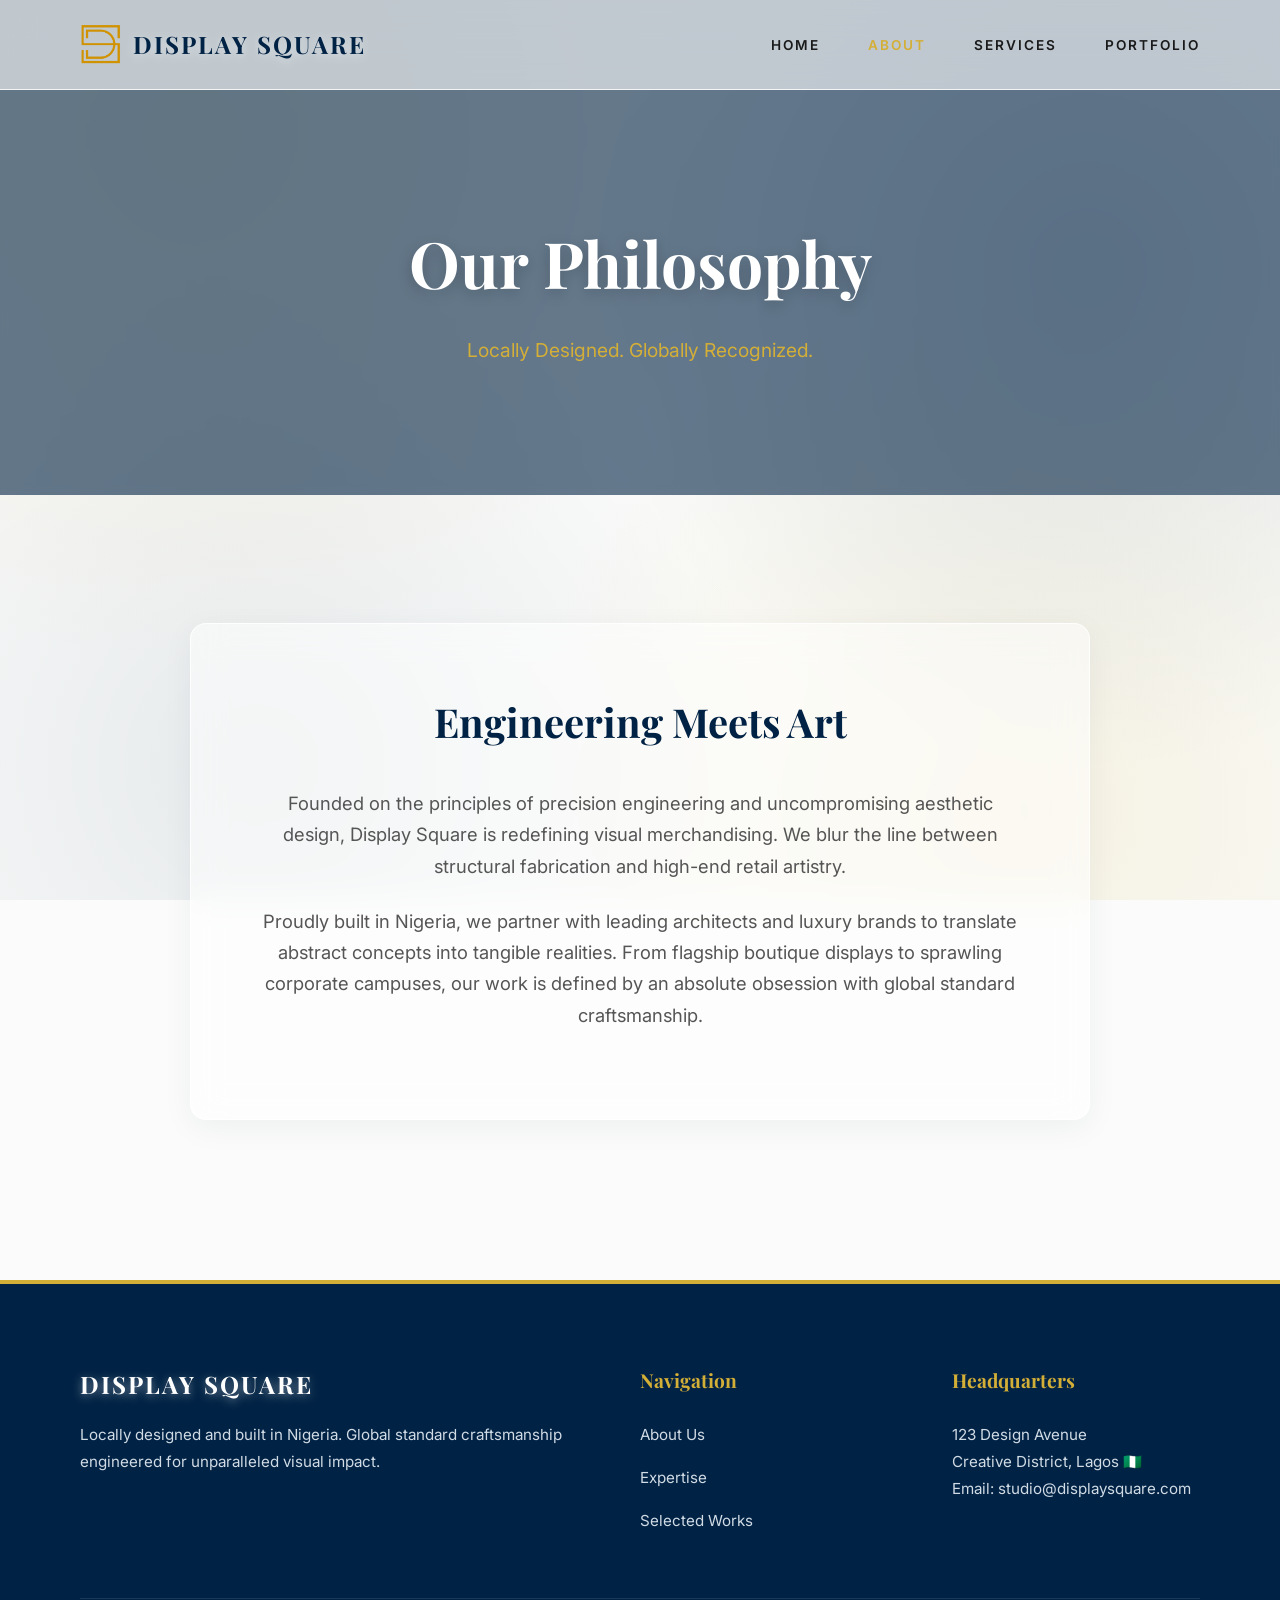
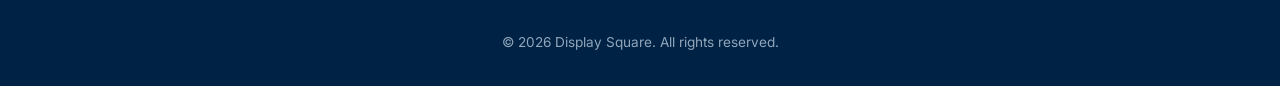
==== about.html @ 11e24c4c "Add files via upload" ====
<!DOCTYPE html>
<html lang="en">
<head>
    <meta charset="UTF-8">
    <meta name="viewport" content="width=device-width, initial-scale=1.0">
    <title>About | Display Square</title>
    <link rel="stylesheet" href="style.css">
</head>
<body>

    <header class="navbar">
        <a href="index.html" class="brand-container">
            <img src="/Images/DISPLAY SQUARE LOGO 4 (1)3.png" alt="Display Square Logo" class="custom-logo">
            <div class="logo">DISPLAY SQUARE</div>
        </a>
        
        <div class="menu-toggle" id="mobile-menu">
            <span class="bar"></span>
            <span class="bar"></span>
            <span class="bar"></span>
        </div>

        <nav>
            <ul class="nav-links">
                <li><a href="index.html">Home</a></li>
                <li><a href="about.html" class="active-link">About</a></li>
                <li><a href="services.html">Services</a></li>
                <li><a href="portfolio.html">Portfolio</a></li>
            </ul>
        </nav>
    </header>

    <section class="page-header" style="background-image: url('https://images.unsplash.com/photo-1497366811353-6870744d04b2?ixlib=rb-4.0.3&auto=format&fit=crop&w=1920&q=80');">
        <div class="header-content reveal">
            <h1>Our Philosophy</h1>
            <p>Locally Designed. Globally Recognized.</p>
        </div>
    </section>

    <section class="about-content reveal">
        <div class="about-text">
            <h2>Engineering Meets Art</h2>
            <p>Founded on the principles of precision engineering and uncompromising aesthetic design, Display Square is redefining visual merchandising. We blur the line between structural fabrication and high-end retail artistry.</p>
            <p>Proudly built in Nigeria, we partner with leading architects and luxury brands to translate abstract concepts into tangible realities. From flagship boutique displays to sprawling corporate campuses, our work is defined by an absolute obsession with global standard craftsmanship.</p>
        </div>
    </section>

    <footer>
        <div class="footer-container reveal">
            <div class="footer-col">
                <div class="brand-container" style="margin-bottom: 1rem;">
                    <div class="logo" style="color: #ffffff;">DISPLAY SQUARE</div>
                </div>
                <p>Locally designed and built in Nigeria. Global standard craftsmanship engineered for unparalleled visual impact.</p>
            </div>
            <div class="footer-col">
                <h4>Navigation</h4>
                <ul>
                    <li><a href="about.html">About Us</a></li>
                    <li><a href="services.html">Expertise</a></li>
                    <li><a href="portfolio.html">Selected Works</a></li>
                </ul>
            </div>
            <div class="footer-col">
                <h4>Headquarters</h4>
                <p>123 Design Avenue<br>Creative District, Lagos 🇳🇬</p>
                <p>Email: studio@displaysquare.com</p>
            </div>
        </div>
        <div class="footer-bottom">
            <p>&copy; 2026 Display Square. All rights reserved.</p>
        </div>
    </footer>

    <script src="script.js"></script>
</body>
</html>
---- style.css ----
/* --- Global Variables & Reset --- */
@import url('https://fonts.googleapis.com/css2?family=Inter:wght@300;400;600&family=Playfair+Display:ital,wght@0,400;0,600;1,400&display=swap');

:root {
    --text-dark: #1a1a1a;
    --text-muted: #555555;
    --accent-blue: #002244;
    --accent-gold: #d4af37;
    
    --glass-bg: rgba(255, 255, 255, 0.5);
    --glass-border: rgba(255, 255, 255, 0.8);
    --glass-shadow: 0 8px 32px 0 rgba(0, 34, 68, 0.05);
    --glass-blur: blur(16px);
    
    --font-primary: 'Inter', sans-serif;
    --font-display: 'Playfair Display', serif;
    --transition-speed: 0.8s;
}

* {
    margin: 0;
    padding: 0;
    box-sizing: border-box;
}

body {
    font-family: var(--font-primary);
    color: var(--text-dark);
    line-height: 1.7;
    overflow-x: hidden;
    background-color: #fafbfa; 
    background-image: 
        radial-gradient(circle at 15% 15%, rgba(212, 175, 55, 0.12) 0%, transparent 40%),
        radial-gradient(circle at 85% 30%, rgba(0, 34, 68, 0.1) 0%, transparent 40%),
        radial-gradient(circle at 20% 85%, rgba(0, 34, 68, 0.08) 0%, transparent 40%),
        radial-gradient(circle at 80% 90%, rgba(212, 175, 55, 0.12) 0%, transparent 40%);
    background-attachment: fixed;
}

/* --- Ultra-Glass Navigation --- */
.navbar {
    position: fixed;
    top: 0;
    width: 100%;
    padding: 1.5rem 5rem;
    display: flex;
    justify-content: space-between;
    align-items: center;
    background: rgba(255, 255, 255, 0.6);
    backdrop-filter: var(--glass-blur);
    -webkit-backdrop-filter: var(--glass-blur);
    z-index: 1000;
    border-bottom: 1px solid var(--glass-border);
    transition: all 0.4s ease;
}

/* --- Brand & Custom Logo --- */
.brand-container {
    display: flex;
    align-items: center;
    gap: 12px;
    text-decoration: none;
    transition: transform 0.3s ease;
}

.brand-container:hover {
    transform: scale(1.02);
}

.custom-logo {
    height: 40px; 
    width: auto;
    display: block;
    /* If the image breaks, this adds a subtle background so it isn't ugly */
    background-color: transparent;
}

.logo {
    font-family: var(--font-display);
    font-size: 1.5rem;
    font-weight: 700;
    letter-spacing: 2px;
    color: var(--accent-blue);
    text-transform: uppercase;
    text-shadow: 0 2px 10px rgba(255, 255, 255, 0.5);
}

/* --- Nav Links --- */
.nav-links {
    list-style: none;
    display: flex;
    gap: 3rem;
}

.nav-links a {
    color: var(--text-dark);
    text-decoration: none;
    font-size: 0.85rem;
    text-transform: uppercase;
    letter-spacing: 2px;
    font-weight: 600;
    transition: color 0.3s ease;
}

.nav-links a:hover, .nav-links a.active-link {
    color: var(--accent-gold);
}

/* --- Mobile Menu Toggle (Hidden by default) --- */
.menu-toggle {
    display: none;
    flex-direction: column;
    cursor: pointer;
    z-index: 1005; 
}

.menu-toggle .bar {
    width: 28px;
    height: 3px;
    margin: 4px auto;
    background-color: var(--accent-blue);
    transition: all 0.4s ease;
    border-radius: 2px;
}

/* --- Hero Carousel --- */
.hero-carousel { position: relative; height: 100vh; width: 100%; overflow: hidden; }
.carousel-container { height: 100%; width: 100%; }

.slide {
    position: absolute; top: 0; left: 0; width: 100%; height: 100%;
    background-size: cover; background-position: center;
    opacity: 0; transition: opacity var(--transition-speed) ease-in-out, transform 4s ease;
    display: flex; align-items: center; justify-content: center; transform: scale(1.05);
}

.slide::before {
    content: ''; position: absolute; top: 0; left: 0; width: 100%; height: 100%;
    background: linear-gradient(to right, rgba(0, 34, 68, 0.7) 0%, rgba(0, 34, 68, 0.2) 100%);
}

.slide.active { opacity: 1; z-index: 1; transform: scale(1); }

.slide-content {
    position: relative; z-index: 2; text-align: center; max-width: 800px; padding: 0 2rem;
    transform: translateY(30px); opacity: 0; transition: all 1s ease-in-out 0.4s;
}

.slide.active .slide-content { transform: translateY(0); opacity: 1; }

.eyebrow {
    display: block; font-size: 0.85rem; letter-spacing: 4px; color: var(--accent-gold);
    text-transform: uppercase; margin-bottom: 1rem; font-weight: 600;
}

.slide-content h1 { font-family: var(--font-display); font-size: 4.5rem; margin-bottom: 1.5rem; line-height: 1.1; color: #ffffff; text-shadow: 0 4px 15px rgba(0,0,0,0.2); }
.slide-content p { font-size: 1.1rem; color: #f0f0f0; margin-bottom: 2.5rem; font-weight: 300; }

.btn {
    display: inline-block; padding: 1rem 3rem; border: 2px solid var(--accent-gold);
    color: #ffffff; background-color: rgba(212, 175, 55, 0.8); backdrop-filter: blur(5px); -webkit-backdrop-filter: blur(5px);
    text-decoration: none; text-transform: uppercase; letter-spacing: 2px; font-size: 0.85rem; font-weight: 600; transition: all 0.4s ease;
    border-radius: 30px; 
}

.btn:hover { background: rgba(255, 255, 255, 0.1); color: var(--accent-gold); }

/* Carousel Controls */
.prev-btn, .next-btn {
    position: absolute; top: 50%; transform: translateY(-50%); background: var(--glass-bg); backdrop-filter: var(--glass-blur); -webkit-backdrop-filter: var(--glass-blur); border: 1px solid var(--glass-border);
    color: var(--accent-blue); font-size: 1.5rem; cursor: pointer; z-index: 10; padding: 1.2rem; transition: all 0.3s ease; border-radius: 50%;
}
.prev-btn:hover, .next-btn:hover { background: var(--accent-gold); color: white; border-color: var(--accent-gold); }
.prev-btn { left: 2rem; } .next-btn { right: 2rem; }

.carousel-dots { position: absolute; bottom: 3rem; left: 50%; transform: translateX(-50%); display: flex; gap: 1.2rem; z-index: 10; }
.dot { width: 10px; height: 10px; background: rgba(255,255,255,0.4); border-radius: 50%; cursor: pointer; transition: background 0.3s ease, transform 0.3s ease; backdrop-filter: blur(4px); }
.dot.active { background: var(--accent-gold); transform: scale(1.4); }

/* --- Section Formatting --- */
.what-we-do, .how-we-do-it, .testimonials, .clients-section, .about-content, .services-detail-section { padding: 8rem 5rem; background: transparent; }

.section-heading { text-align: center; margin-bottom: 4rem; }
.section-heading h2 { font-family: var(--font-display); font-size: 2.5rem; color: var(--accent-blue); margin-bottom: 1rem; }
.section-heading p { font-size: 1.1rem; color: var(--text-muted); font-weight: 400; }

/* --- Inner Page Headers --- */
.page-header {
    height: 55vh; width: 100%; background-size: cover; background-position: center;
    position: relative; display: flex; align-items: center; justify-content: center; text-align: center;
}
.page-header::before { content: ''; position: absolute; top: 0; left: 0; width: 100%; height: 100%; background: rgba(0, 34, 68, 0.6); backdrop-filter: blur(4px); }
.header-content { position: relative; z-index: 2; padding: 0 2rem; margin-top: 5rem; }
.header-content h1 { font-family: var(--font-display); font-size: 4rem; color: #ffffff; margin-bottom: 1rem; text-shadow: 0 4px 15px rgba(0,0,0,0.2); }
.header-content p { font-size: 1.2rem; color: var(--accent-gold); font-weight: 400; }

/* --- Cards & Grids --- */
.services-preview-grid, .testimonial-grid { display: grid; grid-template-columns: repeat(auto-fit, minmax(320px, 1fr)); gap: 3rem; max-width: 1400px; margin: 0 auto; }
.service-preview-card, .testimonial-card {
    background: var(--glass-bg); backdrop-filter: var(--glass-blur); -webkit-backdrop-filter: var(--glass-blur);
    padding: 3rem; border: 1px solid var(--glass-border); border-radius: 16px; 
    box-shadow: var(--glass-shadow); transition: transform 0.4s ease, box-shadow 0.4s ease;
}
.service-preview-card:hover, .testimonial-card:hover { transform: translateY(-10px); box-shadow: 0 15px 40px rgba(0, 34, 68, 0.12); }
.service-preview-card h3 { font-family: var(--font-display); font-size: 1.5rem; color: var(--accent-blue); margin-bottom: 1rem; }
.service-preview-card p { color: var(--text-muted); margin-bottom: 2rem; font-size: 0.95rem; }
.text-link { color: var(--accent-gold); text-decoration: none; font-size: 0.85rem; text-transform: uppercase; letter-spacing: 2px; font-weight: 600; transition: color 0.3s; }
.text-link:hover { color: var(--accent-blue); }

.quote { font-family: var(--font-display); font-size: 1.2rem; font-style: italic; color: var(--accent-blue); margin-bottom: 2rem; line-height: 1.8; }
.client-info h5 { color: var(--accent-gold); font-size: 1rem; letter-spacing: 1px; text-transform: uppercase; }
.client-info span { color: var(--text-muted); font-size: 0.85rem; }

/* --- Process Grid --- */
.process-grid { display: grid; grid-template-columns: repeat(auto-fit, minmax(250px, 1fr)); gap: 3rem; max-width: 1400px; margin: 0 auto; }
.process-step { position: relative; padding: 2.5rem; background: var(--glass-bg); backdrop-filter: var(--glass-blur); -webkit-backdrop-filter: var(--glass-blur); border: 1px solid var(--glass-border); border-radius: 16px; box-shadow: var(--glass-shadow); }
.step-number { font-family: var(--font-display); font-size: 4rem; color: rgba(212, 175, 55, 0.2); position: absolute; top: -1.5rem; right: 1.5rem; font-weight: 600; }
.process-step h3 { font-size: 1.3rem; color: var(--accent-blue); margin-bottom: 0.5rem; letter-spacing: 1px; font-weight: 600;}
.process-step h4 { font-size: 0.9rem; color: var(--accent-gold); margin-bottom: 1.5rem; font-weight: 600; }
.process-step p { color: var(--text-muted); font-size: 0.95rem; line-height: 1.6; }

/* --- Portfolio Gallery --- */
.portfolio-gallery { background: transparent; padding: 6rem 5rem; }
.gallery-grid { display: grid; grid-template-columns: repeat(auto-fit, minmax(400px, 1fr)); gap: 2rem; max-width: 1400px; margin: 0 auto; }
.gallery-item { position: relative; overflow: hidden; height: 500px; border-radius: 16px; cursor: pointer; box-shadow: var(--glass-shadow); border: 1px solid var(--glass-border); }
.gallery-item img { width: 100%; height: 100%; object-fit: cover; transition: transform 0.8s cubic-bezier(0.25, 0.46, 0.45, 0.94); }
.item-overlay {
    position: absolute; inset: 0; background: rgba(0, 34, 68, 0.4); backdrop-filter: blur(8px); -webkit-backdrop-filter: blur(8px);
    display: flex; flex-direction: column; justify-content: center; align-items: center; text-align: center; opacity: 0; transition: opacity 0.5s ease;
}
.gallery-item:hover img { transform: scale(1.08); }
.gallery-item:hover .item-overlay { opacity: 1; }
.item-overlay h3 { font-family: var(--font-display); font-size: 2rem; color: #ffffff; margin-bottom: 0.5rem; transform: translateY(20px); transition: transform 0.5s ease; }
.item-overlay p { color: var(--accent-gold); font-size: 0.9rem; text-transform: uppercase; letter-spacing: 2px; font-weight: 600; transform: translateY(20px); transition: transform 0.5s ease 0.1s; }
.gallery-item:hover .item-overlay h3, .gallery-item:hover .item-overlay p { transform: translateY(0); }

/* --- Client Logos --- */
.clients-section h2 { font-family: var(--font-display); font-size: 1.5rem; color: var(--text-muted); margin-bottom: 3rem; font-weight: 400; text-align: center; }
.client-logos { display: flex; flex-wrap: wrap; justify-content: center; gap: 5rem; opacity: 0.7; }
.logo-item { font-size: 1.2rem; font-weight: 600; letter-spacing: 4px; color: var(--accent-blue); transition: color 0.3s, opacity 0.3s; cursor: default; }
.logo-item:hover { color: var(--accent-gold); opacity: 1; text-shadow: 0 0 10px rgba(212, 175, 55, 0.3); }

/* --- Inner Page Formats --- */
.about-content, .services-detail-section { padding: 8rem 5rem; display: flex; justify-content: center; flex-direction: column; align-items: center;}
.about-text, .service-row { max-width: 900px; width: 100%; text-align: center; background: var(--glass-bg); backdrop-filter: var(--glass-blur); -webkit-backdrop-filter: var(--glass-blur); padding: 4rem; border-radius: 16px; border: 1px solid var(--glass-border); box-shadow: var(--glass-shadow); margin-bottom: 2rem;}
.about-text h2, .service-text h2 { font-family: var(--font-display); font-size: 2.5rem; color: var(--accent-blue); margin-bottom: 2rem; }
.about-text p, .service-text p { font-size: 1.15rem; color: var(--text-muted); margin-bottom: 1.5rem; font-weight: 400; }

/* --- Footer --- */
footer { background-color: var(--accent-blue); padding: 5rem 5rem 2rem 5rem; color: #ffffff; border-top: 4px solid var(--accent-gold); }
.footer-container { display: grid; grid-template-columns: 2fr 1fr 1fr; gap: 4rem; margin-bottom: 4rem; max-width: 1400px; margin-inline: auto; }
.footer-col h4 { font-family: var(--font-display); color: var(--accent-gold); font-size: 1.2rem; margin-bottom: 1.5rem; }
.footer-col p { color: #d0dbe5; font-size: 0.95rem; line-height: 1.8;}
.footer-col ul { list-style: none; display: flex; flex-direction: column; gap: 1rem; }
.footer-col ul li a { color: #d0dbe5; font-size: 0.95rem; text-decoration: none; transition: color 0.3s; }
.footer-col ul li a:hover { color: var(--accent-gold); }
.footer-bottom { text-align: center; padding-top: 2rem; border-top: 1px solid rgba(255,255,255,0.1); color: #8fa6bb; font-size: 0.85rem; }

/* --- Animations --- */
.reveal { opacity: 0; transform: translateY(40px); transition: opacity 1s ease, transform 1s cubic-bezier(0.25, 0.46, 0.45, 0.94); }
.reveal.active { opacity: 1; transform: translateY(0); }

/* =========================================
   PERFECT MOBILE & TABLET RESPONSIVENESS 
   ========================================= */
@media (max-width: 1024px) {
    /* Tighten padding on medium screens */
    .what-we-do, .how-we-do-it, .testimonials, .clients-section, .about-content, .services-detail-section, .portfolio-gallery { padding: 5rem 3rem; }
    .gallery-grid { grid-template-columns: repeat(auto-fit, minmax(300px, 1fr)); }
}

@media (max-width: 900px) {
    .navbar { padding: 1rem 2rem; background: rgba(255,255,255,0.9); }
    .logo { font-size: 1.2rem; }
    
    /* Make the Hamburger Icon visible */
    .menu-toggle { display: flex; }

    /* The Solid Navy Full-Screen Mobile Menu */
    .nav-links {
        position: fixed;
        top: 0;
        right: -100%; /* Hide completely off-screen */
        width: 100%;
        height: 100vh;
        background: var(--accent-blue); /* Solid Deep Navy prevents bleed-through! */
        flex-direction: column;
        justify-content: center;
        align-items: center;
        gap: 3rem;
        transition: right 0.5s cubic-bezier(0.25, 0.46, 0.45, 0.94);
        z-index: 1000;
    }

    .nav-links.active {
        right: 0; /* Slide in */
    }

    .nav-links a {
        font-size: 1.5rem;
        color: #ffffff; /* White text on navy background */
    }

    .nav-links a:hover, .nav-links a.active-link {
        color: var(--accent-gold);
    }

    /* Change hamburger to 'X' and turn it white when menu is open */
    .menu-toggle.is-active .bar { background-color: #ffffff; }
    .menu-toggle.is-active .bar:nth-child(2) { opacity: 0; }
    .menu-toggle.is-active .bar:nth-child(1) { transform: translateY(7px) rotate(45deg); }
    .menu-toggle.is-active .bar:nth-child(3) { transform: translateY(-7px) rotate(-45deg); }

    /* Fix layout squishing on mobile */
    .slide-content h1 { font-size: 2.8rem; }
    .slide-content p { font-size: 1rem; margin-bottom: 1.5rem; }
    .btn { padding: 0.8rem 2rem; }
    .prev-btn, .next-btn { display: none; } /* Hide arrows, let dots handle mobile */
    
    .what-we-do, .how-we-do-it, .testimonials, .clients-section, .about-content, .services-detail-section, .portfolio-gallery { 
        padding: 4rem 1.5rem; 
    }
    
    .footer-container { grid-template-columns: 1fr; text-align: center; gap: 2.5rem; }
    .footer-col ul { align-items: center; }
    .gallery-grid, .services-preview-grid, .process-grid, .testimonial-grid { grid-template-columns: 1fr; }
    .about-text, .service-row { padding: 2rem 1.5rem; }
}
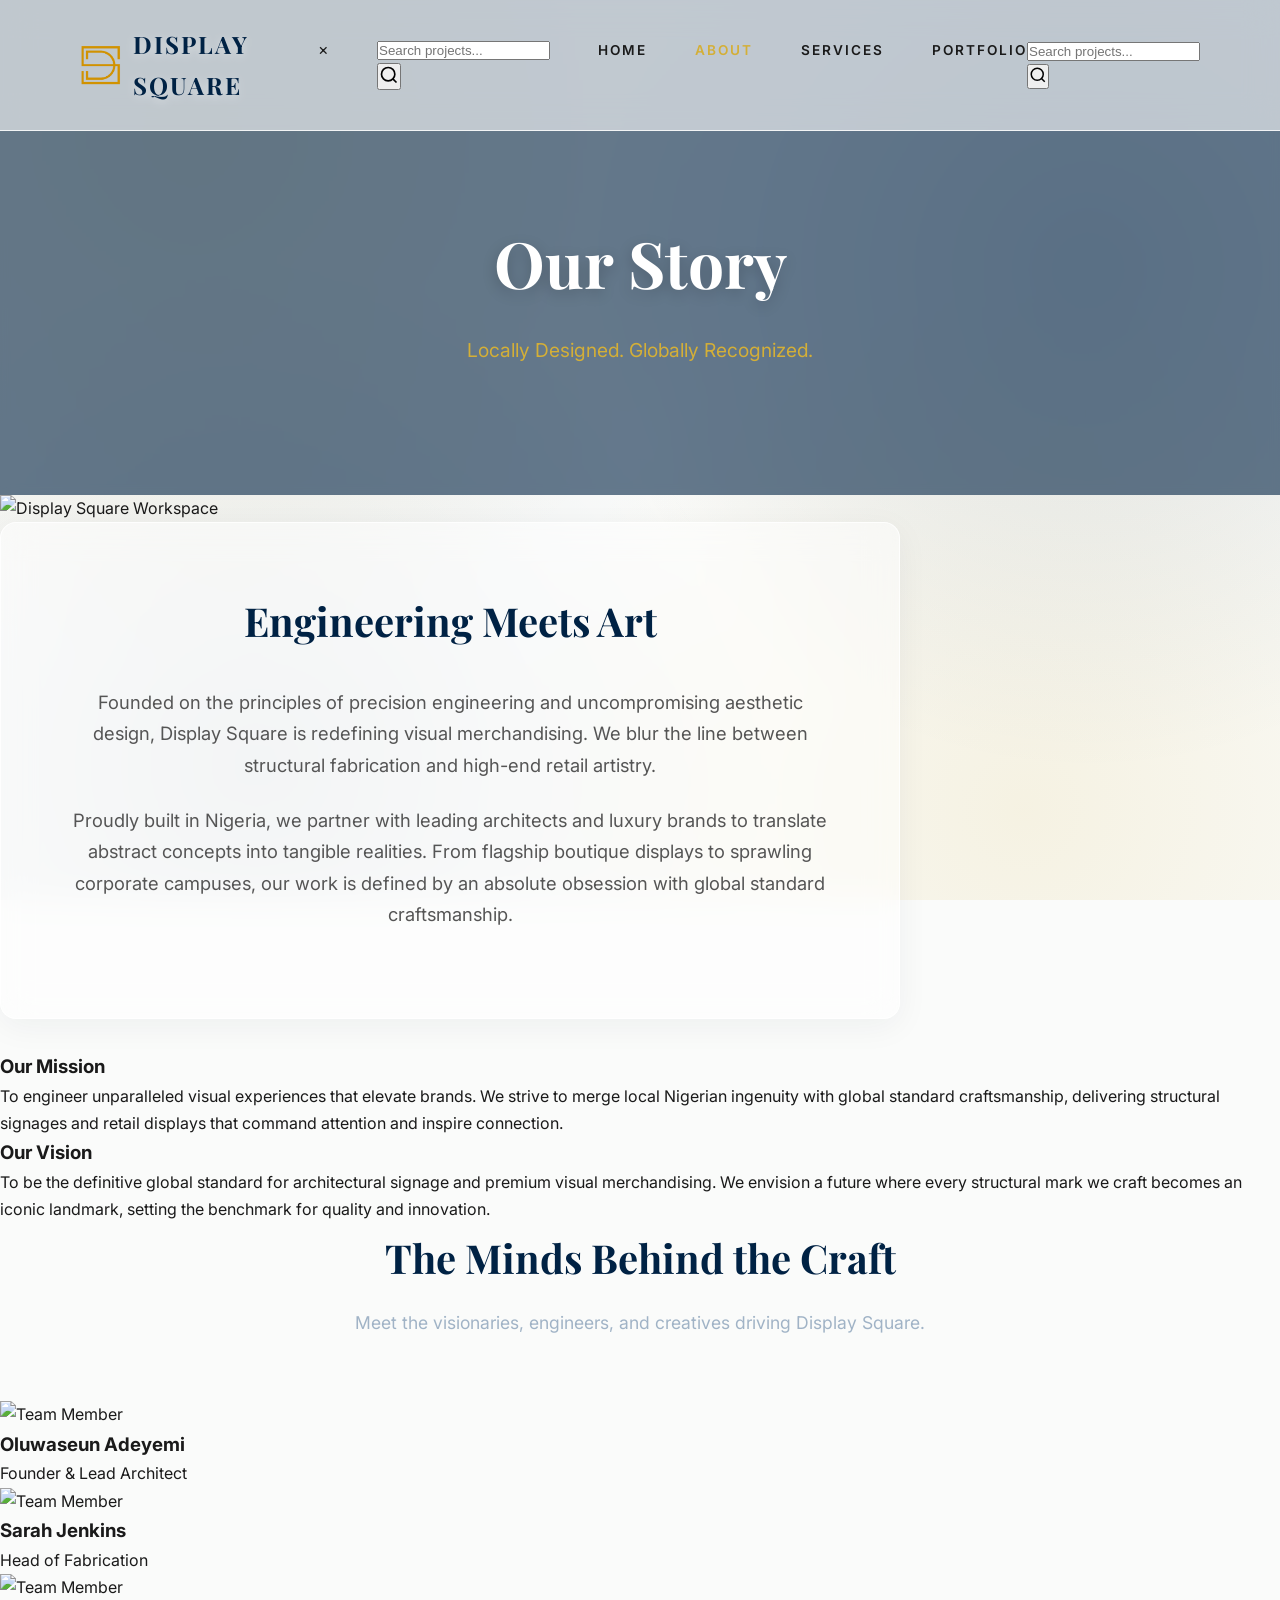
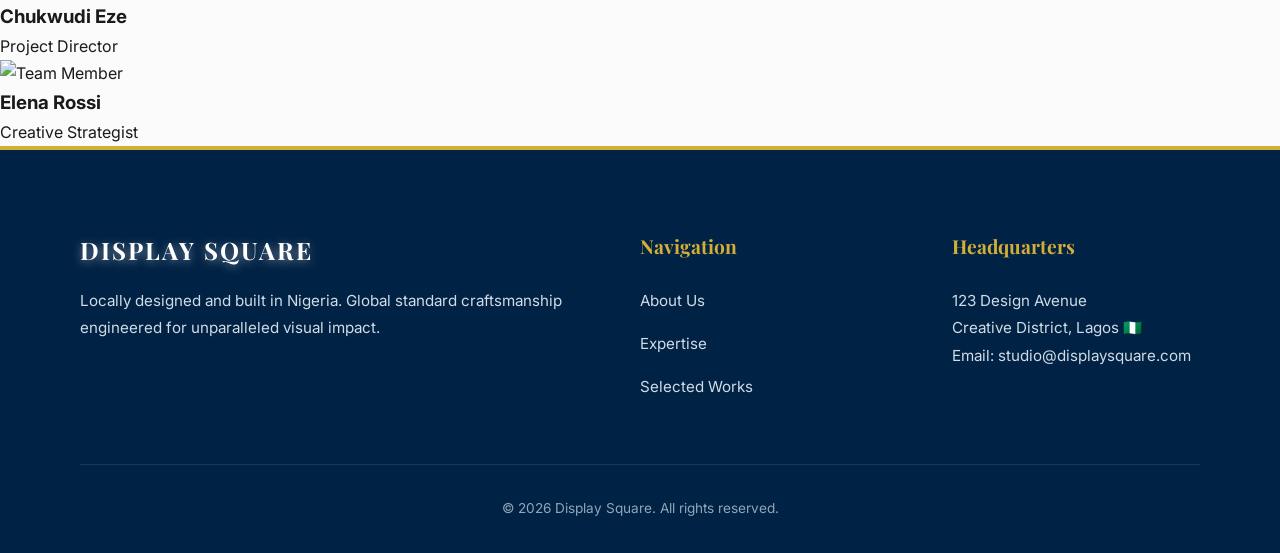
==== commit 7db3f54b: "Update about.html" ====
--- a/about.html
+++ b/about.html
@@ -3,14 +3,14 @@
 <head>
     <meta charset="UTF-8">
     <meta name="viewport" content="width=device-width, initial-scale=1.0">
-    <title>About | Display Square</title>
+    <title>About Us | Display Square</title>
     <link rel="stylesheet" href="style.css">
 </head>
 <body>
 
     <header class="navbar">
         <a href="index.html" class="brand-container">
-            <img src="/Images/DISPLAY SQUARE LOGO 4 (1)3.png" alt="Display Square Logo" class="custom-logo">
+            <img src="Images/logo.png" alt="Display Square Logo" class="custom-logo">
             <div class="logo">DISPLAY SQUARE</div>
         </a>
         
@@ -20,28 +20,109 @@
             <span class="bar"></span>
         </div>
 
-        <nav>
+        <nav class="nav-center">
             <ul class="nav-links">
+                <li class="close-menu">&times;</li>
+                
+                <li class="mobile-search">
+                    <form action="portfolio.html" method="GET" class="search-form">
+                        <input type="text" name="query" placeholder="Search projects..." class="search-input">
+                        <button type="submit" class="search-btn"><svg width="20" height="20" viewBox="0 0 24 24" fill="none" stroke="currentColor" stroke-width="2"><circle cx="11" cy="11" r="8"></circle><line x1="21" y1="21" x2="16.65" y2="16.65"></line></svg></button>
+                    </form>
+                </li>
+
                 <li><a href="index.html">Home</a></li>
                 <li><a href="about.html" class="active-link">About</a></li>
                 <li><a href="services.html">Services</a></li>
                 <li><a href="portfolio.html">Portfolio</a></li>
             </ul>
         </nav>
+
+        <div class="nav-right">
+            <form action="portfolio.html" method="GET" class="search-form">
+                <input type="text" name="query" placeholder="Search projects..." class="search-input">
+                <button type="submit" class="search-btn"><svg width="18" height="18" viewBox="0 0 24 24" fill="none" stroke="currentColor" stroke-width="2"><circle cx="11" cy="11" r="8"></circle><line x1="21" y1="21" x2="16.65" y2="16.65"></line></svg></button>
+            </form>
+        </div>
     </header>
 
     <section class="page-header" style="background-image: url('https://images.unsplash.com/photo-1497366811353-6870744d04b2?ixlib=rb-4.0.3&auto=format&fit=crop&w=1920&q=80');">
         <div class="header-content reveal">
-            <h1>Our Philosophy</h1>
+            <h1>Our Story</h1>
             <p>Locally Designed. Globally Recognized.</p>
         </div>
     </section>
 
-    <section class="about-content reveal">
+    <section class="about-editorial reveal">
+        <div class="about-image">
+            <img src="https://images.unsplash.com/photo-1600607686527-6fb886090705?ixlib=rb-4.0.3&auto=format&fit=crop&w=1000&q=80" alt="Display Square Workspace">
+        </div>
         <div class="about-text">
             <h2>Engineering Meets Art</h2>
             <p>Founded on the principles of precision engineering and uncompromising aesthetic design, Display Square is redefining visual merchandising. We blur the line between structural fabrication and high-end retail artistry.</p>
             <p>Proudly built in Nigeria, we partner with leading architects and luxury brands to translate abstract concepts into tangible realities. From flagship boutique displays to sprawling corporate campuses, our work is defined by an absolute obsession with global standard craftsmanship.</p>
+        </div>
+    </section>
+
+    <section class="mission-vision dark-section reveal">
+        <div class="mv-grid">
+            <div class="mv-card">
+                <h3>Our Mission</h3>
+                <p>To engineer unparalleled visual experiences that elevate brands. We strive to merge local Nigerian ingenuity with global standard craftsmanship, delivering structural signages and retail displays that command attention and inspire connection.</p>
+            </div>
+            <div class="mv-card">
+                <h3>Our Vision</h3>
+                <p>To be the definitive global standard for architectural signage and premium visual merchandising. We envision a future where every structural mark we craft becomes an iconic landmark, setting the benchmark for quality and innovation.</p>
+            </div>
+        </div>
+    </section>
+
+    <section class="team-section dark-section reveal">
+        <div class="section-heading left-align" style="margin-bottom: 4rem;">
+            <h2>The Minds Behind the Craft</h2>
+            <p style="color: #a0b3c6;">Meet the visionaries, engineers, and creatives driving Display Square.</p>
+        </div>
+        
+        <div class="team-grid">
+            <div class="team-member">
+                <div class="team-img-wrapper">
+                    <img src="https://images.unsplash.com/photo-1560250097-0b93528c311a?ixlib=rb-4.0.3&auto=format&fit=crop&w=600&q=80" alt="Team Member">
+                </div>
+                <div class="team-info">
+                    <h3>Oluwaseun Adeyemi</h3>
+                    <span>Founder & Lead Architect</span>
+                </div>
+            </div>
+
+            <div class="team-member">
+                <div class="team-img-wrapper">
+                    <img src="https://images.unsplash.com/photo-1573496359142-b8d87734a5a2?ixlib=rb-4.0.3&auto=format&fit=crop&w=600&q=80" alt="Team Member">
+                </div>
+                <div class="team-info">
+                    <h3>Sarah Jenkins</h3>
+                    <span>Head of Fabrication</span>
+                </div>
+            </div>
+
+            <div class="team-member">
+                <div class="team-img-wrapper">
+                    <img src="https://images.unsplash.com/photo-1519085360753-af0119f7cbe7?ixlib=rb-4.0.3&auto=format&fit=crop&w=600&q=80" alt="Team Member">
+                </div>
+                <div class="team-info">
+                    <h3>Chukwudi Eze</h3>
+                    <span>Project Director</span>
+                </div>
+            </div>
+
+            <div class="team-member">
+                <div class="team-img-wrapper">
+                    <img src="https://images.unsplash.com/photo-1580489944761-15a19d654956?ixlib=rb-4.0.3&auto=format&fit=crop&w=600&q=80" alt="Team Member">
+                </div>
+                <div class="team-info">
+                    <h3>Elena Rossi</h3>
+                    <span>Creative Strategist</span>
+                </div>
+            </div>
         </div>
     </section>
 
@@ -74,4 +155,4 @@
 
     <script src="script.js"></script>
 </body>
-</html>+</html>
--- a/style.css
+++ b/style.css
@@ -292,21 +292,32 @@
         z-index: 1000;
     }
 
+/* The sliding glass mobile menu */
     .nav-links.active {
-        right: 0; /* Slide in */
-    }
-
+        right: 0 !important;
+        /* This is the 'Glass-White' look */
+        background: rgba(255, 255, 255, 0.7) !important;
+        backdrop-filter: blur(20px) !important;
+        -webkit-backdrop-filter: blur(20px) !important;
+        border-left: 1px solid rgba(255, 255, 255, 0.5);
+        opacity: 1 !important;
+        z-index: 9999 !important;
+    }
+
+   /* Change the text color to dark so it stands out against the white glass */
     .nav-links a {
-        font-size: 1.5rem;
-        color: #ffffff; /* White text on navy background */
-    }
-
+        color: var(--accent-blue) !important; 
+        font-weight: 700 !important;
+    }
+    
     .nav-links a:hover, .nav-links a.active-link {
         color: var(--accent-gold);
     }
 
     /* Change hamburger to 'X' and turn it white when menu is open */
-    .menu-toggle.is-active .bar { background-color: #ffffff; }
+    .menu-toggle .bar {
+        background-color: var(--accent-blue) !important;
+    }
     .menu-toggle.is-active .bar:nth-child(2) { opacity: 0; }
     .menu-toggle.is-active .bar:nth-child(1) { transform: translateY(7px) rotate(45deg); }
     .menu-toggle.is-active .bar:nth-child(3) { transform: translateY(-7px) rotate(-45deg); }
@@ -325,4 +336,6 @@
     .footer-col ul { align-items: center; }
     .gallery-grid, .services-preview-grid, .process-grid, .testimonial-grid { grid-template-columns: 1fr; }
     .about-text, .service-row { padding: 2rem 1.5rem; }
-}+}
+
+
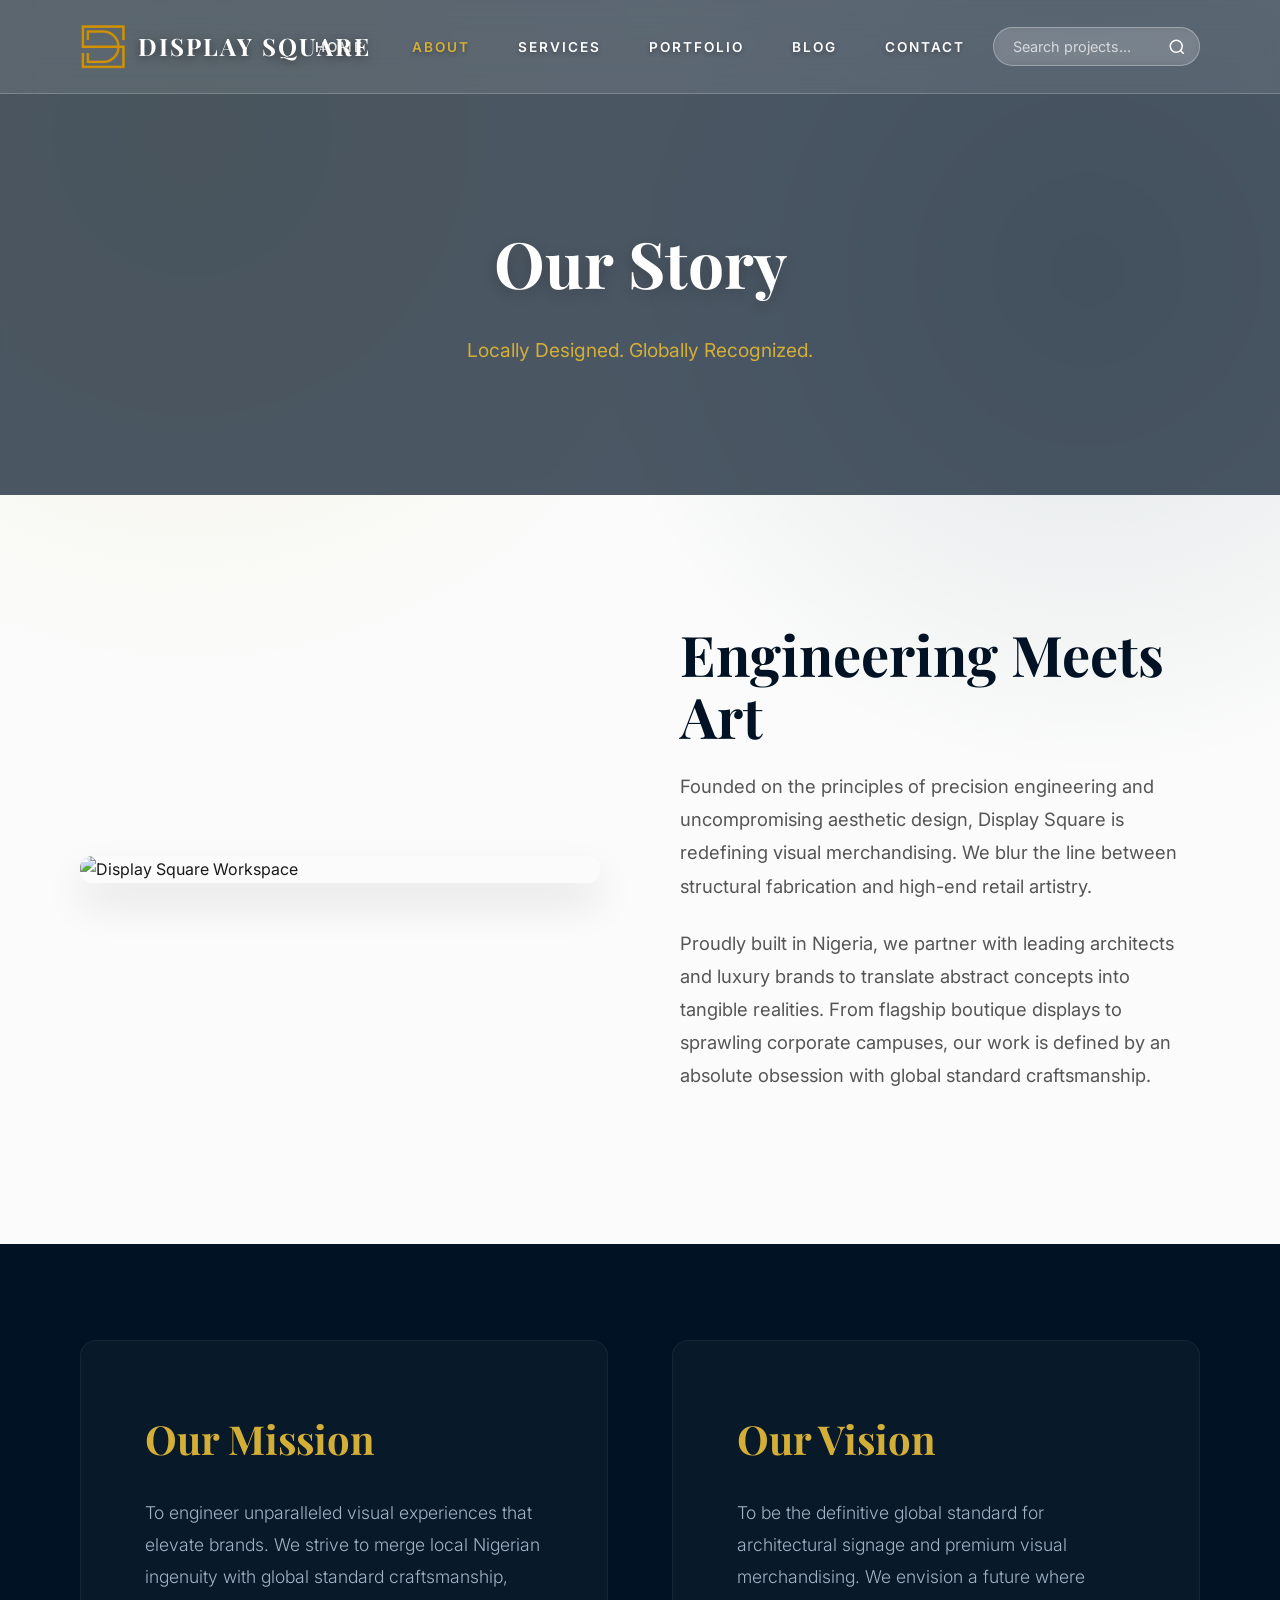
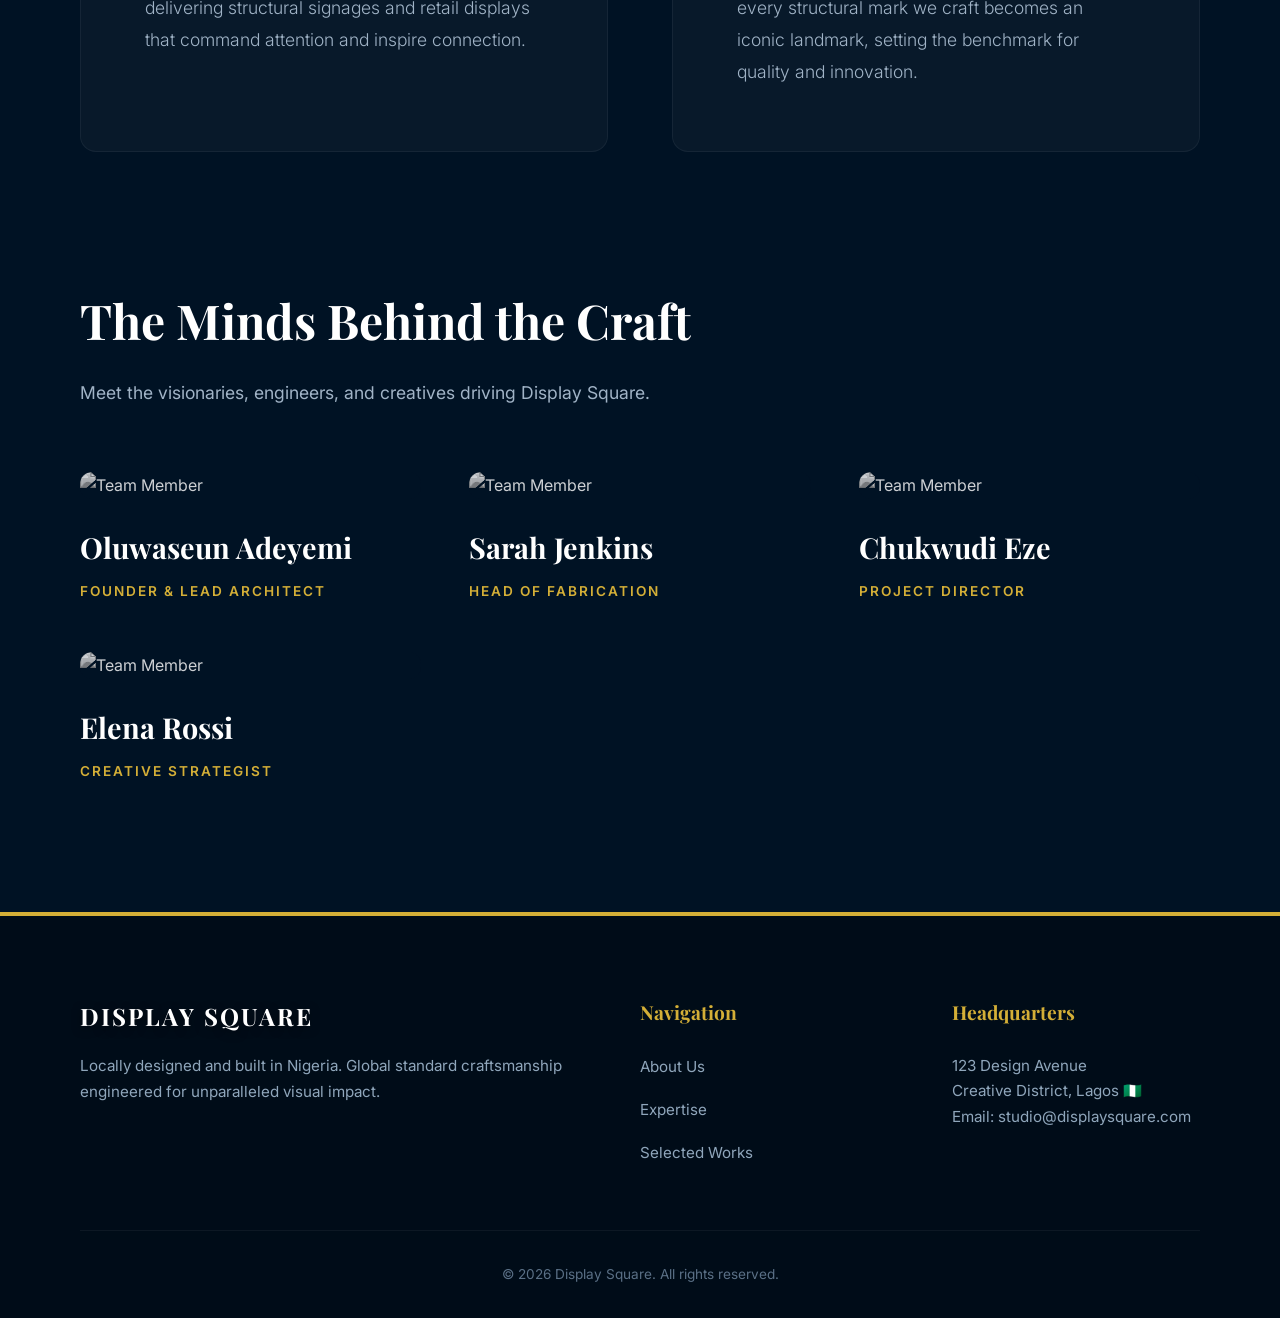
==== commit 0ca12bef: "Add files via upload" ====
--- a/about.html
+++ b/about.html
@@ -10,34 +10,27 @@
 
     <header class="navbar">
         <a href="index.html" class="brand-container">
-            <img src="Images/logo.png" alt="Display Square Logo" class="custom-logo">
+            <img src="Images/logo.png" alt="Display Square Logo" class="custom-logo" onerror="this.style.display='none'">
             <div class="logo">DISPLAY SQUARE</div>
         </a>
-        
-        <div class="menu-toggle" id="mobile-menu">
-            <span class="bar"></span>
-            <span class="bar"></span>
-            <span class="bar"></span>
-        </div>
-
+        <div class="menu-toggle" id="mobile-menu"><span class="bar"></span><span class="bar"></span><span class="bar"></span></div>
         <nav class="nav-center">
             <ul class="nav-links">
                 <li class="close-menu">&times;</li>
-                
                 <li class="mobile-search">
                     <form action="portfolio.html" method="GET" class="search-form">
                         <input type="text" name="query" placeholder="Search projects..." class="search-input">
                         <button type="submit" class="search-btn"><svg width="20" height="20" viewBox="0 0 24 24" fill="none" stroke="currentColor" stroke-width="2"><circle cx="11" cy="11" r="8"></circle><line x1="21" y1="21" x2="16.65" y2="16.65"></line></svg></button>
                     </form>
                 </li>
-
                 <li><a href="index.html">Home</a></li>
                 <li><a href="about.html" class="active-link">About</a></li>
                 <li><a href="services.html">Services</a></li>
                 <li><a href="portfolio.html">Portfolio</a></li>
+                <li><a href="blog.html">Blog</a></li>
+                <li><a href="contact.html">Contact</a></li>
             </ul>
         </nav>
-
         <div class="nav-right">
             <form action="portfolio.html" method="GET" class="search-form">
                 <input type="text" name="query" placeholder="Search projects..." class="search-input">
@@ -47,16 +40,11 @@
     </header>
 
     <section class="page-header" style="background-image: url('https://images.unsplash.com/photo-1497366811353-6870744d04b2?ixlib=rb-4.0.3&auto=format&fit=crop&w=1920&q=80');">
-        <div class="header-content reveal">
-            <h1>Our Story</h1>
-            <p>Locally Designed. Globally Recognized.</p>
-        </div>
+        <div class="header-content reveal"><h1>Our Story</h1><p>Locally Designed. Globally Recognized.</p></div>
     </section>
 
     <section class="about-editorial reveal">
-        <div class="about-image">
-            <img src="https://images.unsplash.com/photo-1600607686527-6fb886090705?ixlib=rb-4.0.3&auto=format&fit=crop&w=1000&q=80" alt="Display Square Workspace">
-        </div>
+        <div class="about-image"><img src="https://images.unsplash.com/photo-1600607686527-6fb886090705?ixlib=rb-4.0.3&auto=format&fit=crop&w=1000&q=80" alt="Display Square Workspace"></div>
         <div class="about-text">
             <h2>Engineering Meets Art</h2>
             <p>Founded on the principles of precision engineering and uncompromising aesthetic design, Display Square is redefining visual merchandising. We blur the line between structural fabrication and high-end retail artistry.</p>
@@ -78,81 +66,23 @@
     </section>
 
     <section class="team-section dark-section reveal">
-        <div class="section-heading left-align" style="margin-bottom: 4rem;">
-            <h2>The Minds Behind the Craft</h2>
-            <p style="color: #a0b3c6;">Meet the visionaries, engineers, and creatives driving Display Square.</p>
-        </div>
-        
+        <div class="section-heading left-align" style="margin-bottom: 4rem;"><h2>The Minds Behind the Craft</h2><p style="color: #a0b3c6;">Meet the visionaries, engineers, and creatives driving Display Square.</p></div>
         <div class="team-grid">
-            <div class="team-member">
-                <div class="team-img-wrapper">
-                    <img src="https://images.unsplash.com/photo-1560250097-0b93528c311a?ixlib=rb-4.0.3&auto=format&fit=crop&w=600&q=80" alt="Team Member">
-                </div>
-                <div class="team-info">
-                    <h3>Oluwaseun Adeyemi</h3>
-                    <span>Founder & Lead Architect</span>
-                </div>
-            </div>
-
-            <div class="team-member">
-                <div class="team-img-wrapper">
-                    <img src="https://images.unsplash.com/photo-1573496359142-b8d87734a5a2?ixlib=rb-4.0.3&auto=format&fit=crop&w=600&q=80" alt="Team Member">
-                </div>
-                <div class="team-info">
-                    <h3>Sarah Jenkins</h3>
-                    <span>Head of Fabrication</span>
-                </div>
-            </div>
-
-            <div class="team-member">
-                <div class="team-img-wrapper">
-                    <img src="https://images.unsplash.com/photo-1519085360753-af0119f7cbe7?ixlib=rb-4.0.3&auto=format&fit=crop&w=600&q=80" alt="Team Member">
-                </div>
-                <div class="team-info">
-                    <h3>Chukwudi Eze</h3>
-                    <span>Project Director</span>
-                </div>
-            </div>
-
-            <div class="team-member">
-                <div class="team-img-wrapper">
-                    <img src="https://images.unsplash.com/photo-1580489944761-15a19d654956?ixlib=rb-4.0.3&auto=format&fit=crop&w=600&q=80" alt="Team Member">
-                </div>
-                <div class="team-info">
-                    <h3>Elena Rossi</h3>
-                    <span>Creative Strategist</span>
-                </div>
-            </div>
+            <div class="team-member"><div class="team-img-wrapper"><img src="https://images.unsplash.com/photo-1560250097-0b93528c311a?ixlib=rb-4.0.3&auto=format&fit=crop&w=600&q=80" alt="Team Member"></div><div class="team-info"><h3>Oluwaseun Adeyemi</h3><span>Founder & Lead Architect</span></div></div>
+            <div class="team-member"><div class="team-img-wrapper"><img src="https://images.unsplash.com/photo-1573496359142-b8d87734a5a2?ixlib=rb-4.0.3&auto=format&fit=crop&w=600&q=80" alt="Team Member"></div><div class="team-info"><h3>Sarah Jenkins</h3><span>Head of Fabrication</span></div></div>
+            <div class="team-member"><div class="team-img-wrapper"><img src="https://images.unsplash.com/photo-1519085360753-af0119f7cbe7?ixlib=rb-4.0.3&auto=format&fit=crop&w=600&q=80" alt="Team Member"></div><div class="team-info"><h3>Chukwudi Eze</h3><span>Project Director</span></div></div>
+            <div class="team-member"><div class="team-img-wrapper"><img src="https://images.unsplash.com/photo-1580489944761-15a19d654956?ixlib=rb-4.0.3&auto=format&fit=crop&w=600&q=80" alt="Team Member"></div><div class="team-info"><h3>Elena Rossi</h3><span>Creative Strategist</span></div></div>
         </div>
     </section>
 
     <footer>
         <div class="footer-container reveal">
-            <div class="footer-col">
-                <div class="brand-container" style="margin-bottom: 1rem;">
-                    <div class="logo" style="color: #ffffff;">DISPLAY SQUARE</div>
-                </div>
-                <p>Locally designed and built in Nigeria. Global standard craftsmanship engineered for unparalleled visual impact.</p>
-            </div>
-            <div class="footer-col">
-                <h4>Navigation</h4>
-                <ul>
-                    <li><a href="about.html">About Us</a></li>
-                    <li><a href="services.html">Expertise</a></li>
-                    <li><a href="portfolio.html">Selected Works</a></li>
-                </ul>
-            </div>
-            <div class="footer-col">
-                <h4>Headquarters</h4>
-                <p>123 Design Avenue<br>Creative District, Lagos 🇳🇬</p>
-                <p>Email: studio@displaysquare.com</p>
-            </div>
+            <div class="footer-col"><div class="brand-container" style="margin-bottom: 1rem;"><div class="logo" style="color: #ffffff;">DISPLAY SQUARE</div></div><p>Locally designed and built in Nigeria. Global standard craftsmanship engineered for unparalleled visual impact.</p></div>
+            <div class="footer-col"><h4>Navigation</h4><ul><li><a href="about.html">About Us</a></li><li><a href="services.html">Expertise</a></li><li><a href="portfolio.html">Selected Works</a></li></ul></div>
+            <div class="footer-col"><h4>Headquarters</h4><p>123 Design Avenue<br>Creative District, Lagos 🇳🇬</p><p>Email: studio@displaysquare.com</p></div>
         </div>
-        <div class="footer-bottom">
-            <p>&copy; 2026 Display Square. All rights reserved.</p>
-        </div>
+        <div class="footer-bottom"><p>&copy; 2026 Display Square. All rights reserved.</p></div>
     </footer>
-
     <script src="script.js"></script>
 </body>
-</html>
+</html>
--- a/style.css
+++ b/style.css
@@ -1,341 +1,315 @@
-/* --- Global Variables & Reset --- */
-@import url('https://fonts.googleapis.com/css2?family=Inter:wght@300;400;600&family=Playfair+Display:ital,wght@0,400;0,600;1,400&display=swap');
+/* =========================================
+   1. GLOBAL VARIABLES & RESET
+   ========================================= */
+@import url('https://fonts.googleapis.com/css2?family=Inter:wght@300;400;600;800;900&family=Playfair+Display:ital,wght@0,400;0,600;1,400;1,700&display=swap');
+
+@media (min-width: 901px) {
+    .menu-toggle, #mobile-menu, .mobile-search, .close-menu {
+        display: none !important;
+        visibility: hidden !important;
+        opacity: 0 !important;
+        width: 0 !important;
+        height: 0 !important;
+        pointer-events: none !important;
+    }
+}
 
 :root {
     --text-dark: #1a1a1a;
     --text-muted: #555555;
-    --accent-blue: #002244;
+    --accent-blue: #001224; 
     --accent-gold: #d4af37;
-    
-    --glass-bg: rgba(255, 255, 255, 0.5);
-    --glass-border: rgba(255, 255, 255, 0.8);
-    --glass-shadow: 0 8px 32px 0 rgba(0, 34, 68, 0.05);
+    --glass-bg: rgba(255, 255, 255, 0.05);
+    --glass-border: rgba(255, 255, 255, 0.1);
+    --glass-shadow: 0 8px 32px 0 rgba(0, 0, 0, 0.2);
     --glass-blur: blur(16px);
-    
-    --font-primary: 'Inter', sans-serif;
-    --font-display: 'Playfair Display', serif;
     --transition-speed: 0.8s;
 }
 
-* {
-    margin: 0;
-    padding: 0;
-    box-sizing: border-box;
-}
+* { margin: 0; padding: 0; box-sizing: border-box; }
 
 body {
-    font-family: var(--font-primary);
+    font-family: 'Inter', sans-serif;
     color: var(--text-dark);
     line-height: 1.7;
     overflow-x: hidden;
     background-color: #fafbfa; 
-    background-image: 
-        radial-gradient(circle at 15% 15%, rgba(212, 175, 55, 0.12) 0%, transparent 40%),
-        radial-gradient(circle at 85% 30%, rgba(0, 34, 68, 0.1) 0%, transparent 40%),
-        radial-gradient(circle at 20% 85%, rgba(0, 34, 68, 0.08) 0%, transparent 40%),
-        radial-gradient(circle at 80% 90%, rgba(212, 175, 55, 0.12) 0%, transparent 40%);
+    background-image: radial-gradient(circle at 15% 15%, rgba(212, 175, 55, 0.12) 0%, transparent 40%), radial-gradient(circle at 85% 30%, rgba(0, 34, 68, 0.1) 0%, transparent 40%);
     background-attachment: fixed;
 }
 
-/* --- Ultra-Glass Navigation --- */
-.navbar {
-    position: fixed;
-    top: 0;
-    width: 100%;
-    padding: 1.5rem 5rem;
-    display: flex;
-    justify-content: space-between;
-    align-items: center;
-    background: rgba(255, 255, 255, 0.6);
-    backdrop-filter: var(--glass-blur);
-    -webkit-backdrop-filter: var(--glass-blur);
-    z-index: 1000;
-    border-bottom: 1px solid var(--glass-border);
-    transition: all 0.4s ease;
-}
-
-/* --- Brand & Custom Logo --- */
-.brand-container {
-    display: flex;
-    align-items: center;
-    gap: 12px;
-    text-decoration: none;
-    transition: transform 0.3s ease;
-}
-
-.brand-container:hover {
-    transform: scale(1.02);
-}
-
-.custom-logo {
-    height: 40px; 
-    width: auto;
-    display: block;
-    /* If the image breaks, this adds a subtle background so it isn't ugly */
-    background-color: transparent;
-}
-
-.logo {
-    font-family: var(--font-display);
-    font-size: 1.5rem;
-    font-weight: 700;
-    letter-spacing: 2px;
-    color: var(--accent-blue);
-    text-transform: uppercase;
-    text-shadow: 0 2px 10px rgba(255, 255, 255, 0.5);
-}
-
-/* --- Nav Links --- */
-.nav-links {
-    list-style: none;
-    display: flex;
-    gap: 3rem;
-}
-
-.nav-links a {
-    color: var(--text-dark);
-    text-decoration: none;
-    font-size: 0.85rem;
-    text-transform: uppercase;
-    letter-spacing: 2px;
-    font-weight: 600;
-    transition: color 0.3s ease;
-}
-
-.nav-links a:hover, .nav-links a.active-link {
-    color: var(--accent-gold);
-}
-
-/* --- Mobile Menu Toggle (Hidden by default) --- */
-.menu-toggle {
-    display: none;
-    flex-direction: column;
-    cursor: pointer;
-    z-index: 1005; 
-}
-
-.menu-toggle .bar {
-    width: 28px;
-    height: 3px;
-    margin: 4px auto;
-    background-color: var(--accent-blue);
-    transition: all 0.4s ease;
-    border-radius: 2px;
-}
-
-/* --- Hero Carousel --- */
-.hero-carousel { position: relative; height: 100vh; width: 100%; overflow: hidden; }
+/* =========================================
+   2. NAVIGATION & SEARCH BAR
+   ========================================= */
+.navbar { position: fixed; top: 0; width: 100%; padding: 1.5rem 5rem; display: flex; justify-content: space-between; align-items: center; background: rgba(255, 255, 255, 0.1); backdrop-filter: var(--glass-blur); -webkit-backdrop-filter: var(--glass-blur); z-index: 1000; border-bottom: 1px solid rgba(255, 255, 255, 0.2); transition: all 0.4s ease; }
+.brand-container { display: flex; align-items: center; gap: 12px; text-decoration: none; z-index: 2; }
+.custom-logo { height: 45px; width: auto; display: block; }
+.logo { font-family: 'Playfair Display', serif; font-size: 1.5rem; font-weight: 700; letter-spacing: 2px; color: #ffffff; text-transform: uppercase; text-shadow: 0 2px 10px rgba(0, 0, 0, 0.5); }
+.nav-center { position: absolute; left: 50%; transform: translateX(-50%); }
+.nav-links { list-style: none; display: flex; gap: 3rem; align-items: center; }
+.nav-links a { color: #ffffff; text-decoration: none; font-size: 0.85rem; text-transform: uppercase; letter-spacing: 2px; font-weight: 600; transition: color 0.3s ease; text-shadow: 0 2px 4px rgba(0,0,0,0.3); }
+.nav-links a:hover, .nav-links a.active-link { color: var(--accent-gold); }
+.nav-right { z-index: 2; }
+.search-form { display: flex; align-items: center; background: rgba(255, 255, 255, 0.1); border: 1px solid rgba(255, 255, 255, 0.3); border-radius: 30px; padding: 0.3rem 0.5rem 0.3rem 1.2rem; transition: all 0.4s cubic-bezier(0.25, 0.46, 0.45, 0.94); backdrop-filter: blur(5px); }
+.search-form:focus-within { background: rgba(255, 255, 255, 0.2); border-color: var(--accent-gold); box-shadow: 0 0 15px rgba(212, 175, 55, 0.2); }
+.search-input { background: transparent; border: none; color: #ffffff; font-family: 'Inter', sans-serif; font-size: 0.9rem; outline: none; width: 150px; transition: width 0.4s ease; }
+.search-input::placeholder { color: rgba(255, 255, 255, 0.7); }
+.search-input:focus { width: 220px; }
+.search-btn { background: transparent; border: none; color: #ffffff; cursor: pointer; display: flex; align-items: center; padding: 0.3rem; transition: color 0.3s; }
+.search-btn:hover { color: var(--accent-gold); }
+
+/* =========================================
+   3. HERO CAROUSEL
+   ========================================= */
+.hero-carousel { position: relative; height: 100vh; width: 100%; overflow: hidden; top: 0; }
 .carousel-container { height: 100%; width: 100%; }
-
-.slide {
-    position: absolute; top: 0; left: 0; width: 100%; height: 100%;
-    background-size: cover; background-position: center;
-    opacity: 0; transition: opacity var(--transition-speed) ease-in-out, transform 4s ease;
-    display: flex; align-items: center; justify-content: center; transform: scale(1.05);
-}
-
-.slide::before {
-    content: ''; position: absolute; top: 0; left: 0; width: 100%; height: 100%;
-    background: linear-gradient(to right, rgba(0, 34, 68, 0.7) 0%, rgba(0, 34, 68, 0.2) 100%);
-}
-
+.slide { position: absolute; top: 0; left: 0; width: 100%; height: 100%; background-size: cover; background-position: center; opacity: 0; transition: opacity var(--transition-speed) ease-in-out, transform 4s ease; display: flex; align-items: center; justify-content: center; transform: scale(1.05); }
+.slide::before { content: ''; position: absolute; top: 0; left: 0; width: 100%; height: 100%; background: linear-gradient(to right, rgba(0, 18, 36, 0.8) 0%, rgba(0, 18, 36, 0.3) 100%); }
 .slide.active { opacity: 1; z-index: 1; transform: scale(1); }
-
-.slide-content {
-    position: relative; z-index: 2; text-align: center; max-width: 800px; padding: 0 2rem;
-    transform: translateY(30px); opacity: 0; transition: all 1s ease-in-out 0.4s;
-}
-
+.slide-content { position: relative; z-index: 2; text-align: center; max-width: 800px; padding: 0 2rem; transform: translateY(30px); opacity: 0; transition: all 1s ease-in-out 0.4s; }
 .slide.active .slide-content { transform: translateY(0); opacity: 1; }
-
-.eyebrow {
-    display: block; font-size: 0.85rem; letter-spacing: 4px; color: var(--accent-gold);
-    text-transform: uppercase; margin-bottom: 1rem; font-weight: 600;
-}
-
-.slide-content h1 { font-family: var(--font-display); font-size: 4.5rem; margin-bottom: 1.5rem; line-height: 1.1; color: #ffffff; text-shadow: 0 4px 15px rgba(0,0,0,0.2); }
+.eyebrow { display: block; font-size: 0.85rem; letter-spacing: 4px; color: var(--accent-gold); text-transform: uppercase; margin-bottom: 1rem; font-weight: 600; }
+.slide-content h1 { font-family: 'Playfair Display', serif; font-size: 4.5rem; margin-bottom: 1.5rem; line-height: 1.1; color: #ffffff; text-shadow: 0 4px 15px rgba(0,0,0,0.2); }
 .slide-content p { font-size: 1.1rem; color: #f0f0f0; margin-bottom: 2.5rem; font-weight: 300; }
-
-.btn {
-    display: inline-block; padding: 1rem 3rem; border: 2px solid var(--accent-gold);
-    color: #ffffff; background-color: rgba(212, 175, 55, 0.8); backdrop-filter: blur(5px); -webkit-backdrop-filter: blur(5px);
-    text-decoration: none; text-transform: uppercase; letter-spacing: 2px; font-size: 0.85rem; font-weight: 600; transition: all 0.4s ease;
-    border-radius: 30px; 
-}
-
+.btn { display: inline-block; padding: 1rem 3rem; border: 2px solid var(--accent-gold); color: #ffffff; background-color: rgba(212, 175, 55, 0.8); backdrop-filter: blur(5px); text-decoration: none; text-transform: uppercase; letter-spacing: 2px; font-size: 0.85rem; font-weight: 600; transition: all 0.4s ease; border-radius: 30px; }
 .btn:hover { background: rgba(255, 255, 255, 0.1); color: var(--accent-gold); }
-
-/* Carousel Controls */
-.prev-btn, .next-btn {
-    position: absolute; top: 50%; transform: translateY(-50%); background: var(--glass-bg); backdrop-filter: var(--glass-blur); -webkit-backdrop-filter: var(--glass-blur); border: 1px solid var(--glass-border);
-    color: var(--accent-blue); font-size: 1.5rem; cursor: pointer; z-index: 10; padding: 1.2rem; transition: all 0.3s ease; border-radius: 50%;
-}
-.prev-btn:hover, .next-btn:hover { background: var(--accent-gold); color: white; border-color: var(--accent-gold); }
-.prev-btn { left: 2rem; } .next-btn { right: 2rem; }
-
+.prev-btn, .next-btn { position: absolute; top: 50%; transform: translateY(-50%); background: rgba(255,255,255,0.1); backdrop-filter: var(--glass-blur); border: 1px solid rgba(255,255,255,0.3); color: #ffffff; font-size: 1.5rem; cursor: pointer; z-index: 10; padding: 1.2rem; transition: all 0.3s ease; border-radius: 50%; }
+.prev-btn:hover, .next-btn:hover { background: var(--accent-gold); border-color: var(--accent-gold); }
+.prev-btn { left: 3rem; } .next-btn { right: 3rem; }
 .carousel-dots { position: absolute; bottom: 3rem; left: 50%; transform: translateX(-50%); display: flex; gap: 1.2rem; z-index: 10; }
-.dot { width: 10px; height: 10px; background: rgba(255,255,255,0.4); border-radius: 50%; cursor: pointer; transition: background 0.3s ease, transform 0.3s ease; backdrop-filter: blur(4px); }
+.dot { width: 10px; height: 10px; background: rgba(255,255,255,0.4); border-radius: 50%; cursor: pointer; transition: background 0.3s ease, transform 0.3s ease; }
 .dot.active { background: var(--accent-gold); transform: scale(1.4); }
 
-/* --- Section Formatting --- */
-.what-we-do, .how-we-do-it, .testimonials, .clients-section, .about-content, .services-detail-section { padding: 8rem 5rem; background: transparent; }
-
+/* =========================================
+   4. GLOBAL SECTION STYLING
+   ========================================= */
+section { padding: 8rem 5rem; }
+.dark-section { background-color: var(--accent-blue); color: #ffffff; }
 .section-heading { text-align: center; margin-bottom: 4rem; }
-.section-heading h2 { font-family: var(--font-display); font-size: 2.5rem; color: var(--accent-blue); margin-bottom: 1rem; }
+.section-heading.left-align { text-align: left; margin-bottom: 3rem; }
+.section-heading h2 { font-family: 'Playfair Display', serif; font-size: 3rem; color: inherit; margin-bottom: 1rem; }
 .section-heading p { font-size: 1.1rem; color: var(--text-muted); font-weight: 400; }
-
-/* --- Inner Page Headers --- */
-.page-header {
-    height: 55vh; width: 100%; background-size: cover; background-position: center;
-    position: relative; display: flex; align-items: center; justify-content: center; text-align: center;
-}
-.page-header::before { content: ''; position: absolute; top: 0; left: 0; width: 100%; height: 100%; background: rgba(0, 34, 68, 0.6); backdrop-filter: blur(4px); }
+.dark-section .section-heading p { color: #a0b3c6; }
+
+/* =========================================
+   5. HOME PAGE LAYOUTS
+   ========================================= */
+.services-split { display: flex; gap: 5rem; align-items: flex-start; max-width: 1400px; margin: 0 auto; }
+.services-intro { flex: 0 0 35%; position: sticky; top: 150px; } 
+.services-intro h2 { font-family: 'Playfair Display', serif; font-size: 3.5rem; color: #ffffff; margin-bottom: 1.5rem; line-height: 1.1;}
+.services-intro p { font-size: 1.1rem; color: #a0b3c6; margin-bottom: 2.5rem; line-height: 1.8; }
+.view-all-link { color: var(--accent-gold); text-decoration: none; font-size: 0.95rem; text-transform: uppercase; letter-spacing: 2px; font-weight: 600; display: inline-flex; align-items: center; transition: color 0.3s; }
+.view-all-link .arrow { margin-left: 10px; font-size: 1.2rem; transition: transform 0.3s; }
+.view-all-link:hover .arrow { transform: translateX(8px); }
+.services-cards { flex: 1; display: flex; flex-direction: column; gap: 3rem; }
+.service-image-card { background: rgba(255, 255, 255, 0.03); border: 1px solid rgba(255,255,255,0.05); border-radius: 16px; overflow: hidden; transition: transform 0.4s; }
+.service-image-card:hover { transform: translateY(-10px); background: rgba(255, 255, 255, 0.05); }
+.service-image-card img { width: 100%; height: 350px; object-fit: cover; }
+.card-text { padding: 2.5rem; }
+.card-text h3 { font-family: 'Playfair Display', serif; font-size: 1.8rem; color: #ffffff; margin-bottom: 1rem; }
+.card-text p { color: #a0b3c6; font-size: 1rem; line-height: 1.6;}
+
+.projects-editorial-grid { display: grid; grid-template-columns: repeat(2, 1fr); grid-gap: 2rem; max-width: 1400px; margin: 0 auto; }
+.project-item { position: relative; overflow: hidden; border-radius: 12px; cursor: pointer; }
+.project-item.large { grid-column: span 2; height: 600px; }
+.project-item.small { height: 400px; }
+.project-item img { width: 100%; height: 100%; object-fit: cover; transition: transform 0.8s cubic-bezier(0.25, 0.46, 0.45, 0.94); }
+.project-item::after { content: ''; position: absolute; inset: 0; background: linear-gradient(to top, rgba(0, 18, 36, 0.9) 0%, transparent 50%); }
+.project-item:hover img { transform: scale(1.05); }
+.project-info { position: absolute; bottom: 2.5rem; left: 2.5rem; z-index: 2; }
+.project-info h3 { font-family: 'Playfair Display', serif; font-size: 2rem; color: #ffffff; margin-bottom: 0.3rem; }
+.project-info span { color: var(--accent-gold); font-size: 0.85rem; text-transform: uppercase; letter-spacing: 2px; font-weight: 600; }
+
+.process-grid { display: grid; grid-template-columns: repeat(auto-fit, minmax(250px, 1fr)); gap: 3rem; max-width: 1400px; margin: 0 auto; }
+.process-step { position: relative; padding: 2.5rem; background: #ffffff; border: 1px solid #eaeaea; border-radius: 16px; box-shadow: 0 10px 30px rgba(0,0,0,0.03); }
+.step-number { font-family: 'Playfair Display', serif; font-size: 4rem; color: rgba(212, 175, 55, 0.15); position: absolute; top: -1.5rem; right: 1.5rem; font-weight: 600; }
+.process-step h3 { font-size: 1.3rem; color: var(--accent-blue); margin-bottom: 0.5rem; font-weight: 600;}
+.process-step h4 { font-size: 0.9rem; color: var(--accent-gold); margin-bottom: 1.5rem; font-weight: 600; }
+.process-step p { color: var(--text-muted); font-size: 0.95rem; }
+
+/* =========================================
+   6. ABOUT PAGE LAYOUTS
+   ========================================= */
+.about-editorial { display: flex; gap: 5rem; align-items: center; max-width: 1400px; margin: 0 auto; padding: 8rem 5rem; }
+.about-image { flex: 1; border-radius: 12px; overflow: hidden; box-shadow: 0 20px 40px rgba(0,0,0,0.1); }
+.about-image img { width: 100%; height: 600px; object-fit: cover; transition: transform 0.8s ease; }
+.about-image:hover img { transform: scale(1.05); }
+.about-text { flex: 1; }
+.about-text h2 { font-family: 'Playfair Display', serif; font-size: 3.5rem; color: var(--accent-blue); margin-bottom: 1.5rem; line-height: 1.1; }
+.about-text p { font-size: 1.15rem; color: var(--text-muted); margin-bottom: 1.5rem; line-height: 1.8; }
+
+.mission-vision { padding-top: 6rem; padding-bottom: 6rem; }
+.mv-grid { display: grid; grid-template-columns: 1fr 1fr; gap: 4rem; max-width: 1400px; margin: 0 auto; }
+.mv-card { padding: 4rem; background: rgba(255, 255, 255, 0.03); border: 1px solid rgba(255, 255, 255, 0.05); border-radius: 16px; transition: transform 0.4s ease, background 0.4s ease; }
+.mv-card:hover { transform: translateY(-10px); background: rgba(255, 255, 255, 0.06); }
+.mv-card h3 { font-family: 'Playfair Display', serif; font-size: 2.5rem; color: var(--accent-gold); margin-bottom: 1.5rem; }
+.mv-card p { font-size: 1.1rem; color: #a0b3c6; line-height: 1.8; font-weight: 300;}
+
+.team-section { padding-top: 2rem; padding-bottom: 8rem; }
+.team-grid { display: grid; grid-template-columns: repeat(auto-fit, minmax(280px, 1fr)); gap: 3rem; max-width: 1400px; margin: 0 auto; }
+.team-member { position: relative; cursor: pointer; }
+.team-img-wrapper { overflow: hidden; border-radius: 12px; margin-bottom: 1.5rem; background: var(--accent-blue); }
+.team-img-wrapper img { width: 100%; height: 450px; object-fit: cover; filter: grayscale(100%); opacity: 0.8; transition: filter 0.5s ease, transform 0.8s ease, opacity 0.5s ease; }
+.team-member:hover img { filter: grayscale(0%); opacity: 1; transform: scale(1.05); }
+.team-info h3 { font-family: 'Playfair Display', serif; font-size: 1.8rem; color: #ffffff; margin-bottom: 0.3rem; }
+.team-info span { color: var(--accent-gold); font-size: 0.85rem; text-transform: uppercase; letter-spacing: 2px; font-weight: 600; }
+
+/* =========================================
+   7. TESTIMONIALS & LOGOS
+   ========================================= */
+.testimonial-grid { display: grid; grid-template-columns: repeat(auto-fit, minmax(320px, 1fr)); gap: 3rem; max-width: 1400px; margin: 0 auto; }
+.testimonial-card { background: #ffffff; padding: 3rem; border: 1px solid #eaeaea; border-radius: 16px; box-shadow: 0 10px 30px rgba(0,0,0,0.03); transition: transform 0.4s ease, box-shadow 0.4s ease; }
+.testimonial-card:hover { transform: translateY(-10px); box-shadow: 0 15px 40px rgba(0, 0, 0, 0.08); }
+.quote { font-family: 'Playfair Display', serif; font-size: 1.2rem; font-style: italic; color: var(--accent-blue); margin-bottom: 2rem; line-height: 1.8; }
+.client-info h5 { color: var(--accent-gold); font-size: 1rem; letter-spacing: 1px; text-transform: uppercase; margin-bottom: 0.2rem; }
+.client-info span { color: var(--text-muted); font-size: 0.85rem; font-weight: 600; }
+.client-logos { display: flex; flex-wrap: wrap; justify-content: center; gap: 5rem; opacity: 0.7; }
+.logo-item { font-family: 'Inter', sans-serif; font-size: 1.2rem; font-weight: 800; letter-spacing: 4px; color: #ffffff; transition: color 0.3s, opacity 0.3s, transform 0.3s; cursor: default; }
+.logo-item:hover { color: var(--accent-gold); opacity: 1; transform: scale(1.05); }
+
+/* =========================================
+   8. INNER PAGES (Services, Portfolio)
+   ========================================= */
+.page-header { height: 55vh; width: 100%; background-size: cover; background-position: center; position: relative; display: flex; align-items: center; justify-content: center; text-align: center; }
+.page-header::before { content: ''; position: absolute; top: 0; left: 0; width: 100%; height: 100%; background: rgba(0, 18, 36, 0.7); backdrop-filter: blur(4px); }
 .header-content { position: relative; z-index: 2; padding: 0 2rem; margin-top: 5rem; }
-.header-content h1 { font-family: var(--font-display); font-size: 4rem; color: #ffffff; margin-bottom: 1rem; text-shadow: 0 4px 15px rgba(0,0,0,0.2); }
+.header-content h1 { font-family: 'Playfair Display', serif; font-size: 4rem; color: #ffffff; margin-bottom: 1rem; text-shadow: 0 4px 15px rgba(0,0,0,0.2); transition: all 0.3s ease; }
 .header-content p { font-size: 1.2rem; color: var(--accent-gold); font-weight: 400; }
 
-/* --- Cards & Grids --- */
-.services-preview-grid, .testimonial-grid { display: grid; grid-template-columns: repeat(auto-fit, minmax(320px, 1fr)); gap: 3rem; max-width: 1400px; margin: 0 auto; }
-.service-preview-card, .testimonial-card {
-    background: var(--glass-bg); backdrop-filter: var(--glass-blur); -webkit-backdrop-filter: var(--glass-blur);
-    padding: 3rem; border: 1px solid var(--glass-border); border-radius: 16px; 
-    box-shadow: var(--glass-shadow); transition: transform 0.4s ease, box-shadow 0.4s ease;
-}
-.service-preview-card:hover, .testimonial-card:hover { transform: translateY(-10px); box-shadow: 0 15px 40px rgba(0, 34, 68, 0.12); }
-.service-preview-card h3 { font-family: var(--font-display); font-size: 1.5rem; color: var(--accent-blue); margin-bottom: 1rem; }
-.service-preview-card p { color: var(--text-muted); margin-bottom: 2rem; font-size: 0.95rem; }
-.text-link { color: var(--accent-gold); text-decoration: none; font-size: 0.85rem; text-transform: uppercase; letter-spacing: 2px; font-weight: 600; transition: color 0.3s; }
-.text-link:hover { color: var(--accent-blue); }
-
-.quote { font-family: var(--font-display); font-size: 1.2rem; font-style: italic; color: var(--accent-blue); margin-bottom: 2rem; line-height: 1.8; }
-.client-info h5 { color: var(--accent-gold); font-size: 1rem; letter-spacing: 1px; text-transform: uppercase; }
-.client-info span { color: var(--text-muted); font-size: 0.85rem; }
-
-/* --- Process Grid --- */
-.process-grid { display: grid; grid-template-columns: repeat(auto-fit, minmax(250px, 1fr)); gap: 3rem; max-width: 1400px; margin: 0 auto; }
-.process-step { position: relative; padding: 2.5rem; background: var(--glass-bg); backdrop-filter: var(--glass-blur); -webkit-backdrop-filter: var(--glass-blur); border: 1px solid var(--glass-border); border-radius: 16px; box-shadow: var(--glass-shadow); }
-.step-number { font-family: var(--font-display); font-size: 4rem; color: rgba(212, 175, 55, 0.2); position: absolute; top: -1.5rem; right: 1.5rem; font-weight: 600; }
-.process-step h3 { font-size: 1.3rem; color: var(--accent-blue); margin-bottom: 0.5rem; letter-spacing: 1px; font-weight: 600;}
-.process-step h4 { font-size: 0.9rem; color: var(--accent-gold); margin-bottom: 1.5rem; font-weight: 600; }
-.process-step p { color: var(--text-muted); font-size: 0.95rem; line-height: 1.6; }
-
-/* --- Portfolio Gallery --- */
+.services-editorial-grid { display: flex; flex-direction: column; gap: 6rem; max-width: 1400px; margin: 0 auto; }
+.services-row { display: flex; align-items: center; gap: 5rem; }
+.services-row.reverse { flex-direction: row-reverse; }
+.services-text-col { flex: 1; }
+.services-text-col h3 { font-family: 'Playfair Display', serif; font-size: 2.8rem; color: #ffffff; margin-bottom: 1.5rem; line-height: 1.1; }
+.services-text-col p { font-size: 1.15rem; color: #a0b3c6; line-height: 1.8; }
+.services-img-col { flex: 1; border-radius: 16px; overflow: hidden; box-shadow: 0 20px 40px rgba(0,0,0,0.3); }
+.services-img-col img { width: 100%; height: 500px; object-fit: cover; transition: transform 0.8s ease; }
+.services-img-col:hover img { transform: scale(1.05); }
+
 .portfolio-gallery { background: transparent; padding: 6rem 5rem; }
 .gallery-grid { display: grid; grid-template-columns: repeat(auto-fit, minmax(400px, 1fr)); gap: 2rem; max-width: 1400px; margin: 0 auto; }
-.gallery-item { position: relative; overflow: hidden; height: 500px; border-radius: 16px; cursor: pointer; box-shadow: var(--glass-shadow); border: 1px solid var(--glass-border); }
+.gallery-item { position: relative; overflow: hidden; height: 500px; border-radius: 16px; cursor: pointer; box-shadow: 0 10px 30px rgba(0,0,0,0.05); border: 1px solid #eaeaea; }
 .gallery-item img { width: 100%; height: 100%; object-fit: cover; transition: transform 0.8s cubic-bezier(0.25, 0.46, 0.45, 0.94); }
-.item-overlay {
-    position: absolute; inset: 0; background: rgba(0, 34, 68, 0.4); backdrop-filter: blur(8px); -webkit-backdrop-filter: blur(8px);
-    display: flex; flex-direction: column; justify-content: center; align-items: center; text-align: center; opacity: 0; transition: opacity 0.5s ease;
-}
+.item-overlay { position: absolute; inset: 0; background: rgba(0, 18, 36, 0.6); backdrop-filter: blur(8px); -webkit-backdrop-filter: blur(8px); display: flex; flex-direction: column; justify-content: center; align-items: center; text-align: center; opacity: 0; transition: opacity 0.5s ease; }
 .gallery-item:hover img { transform: scale(1.08); }
 .gallery-item:hover .item-overlay { opacity: 1; }
-.item-overlay h3 { font-family: var(--font-display); font-size: 2rem; color: #ffffff; margin-bottom: 0.5rem; transform: translateY(20px); transition: transform 0.5s ease; }
+.item-overlay h3 { font-family: 'Playfair Display', serif; font-size: 2rem; color: #ffffff; margin-bottom: 0.5rem; transform: translateY(20px); transition: transform 0.5s ease; }
 .item-overlay p { color: var(--accent-gold); font-size: 0.9rem; text-transform: uppercase; letter-spacing: 2px; font-weight: 600; transform: translateY(20px); transition: transform 0.5s ease 0.1s; }
 .gallery-item:hover .item-overlay h3, .gallery-item:hover .item-overlay p { transform: translateY(0); }
 
-/* --- Client Logos --- */
-.clients-section h2 { font-family: var(--font-display); font-size: 1.5rem; color: var(--text-muted); margin-bottom: 3rem; font-weight: 400; text-align: center; }
-.client-logos { display: flex; flex-wrap: wrap; justify-content: center; gap: 5rem; opacity: 0.7; }
-.logo-item { font-size: 1.2rem; font-weight: 600; letter-spacing: 4px; color: var(--accent-blue); transition: color 0.3s, opacity 0.3s; cursor: default; }
-.logo-item:hover { color: var(--accent-gold); opacity: 1; text-shadow: 0 0 10px rgba(212, 175, 55, 0.3); }
-
-/* --- Inner Page Formats --- */
-.about-content, .services-detail-section { padding: 8rem 5rem; display: flex; justify-content: center; flex-direction: column; align-items: center;}
-.about-text, .service-row { max-width: 900px; width: 100%; text-align: center; background: var(--glass-bg); backdrop-filter: var(--glass-blur); -webkit-backdrop-filter: var(--glass-blur); padding: 4rem; border-radius: 16px; border: 1px solid var(--glass-border); box-shadow: var(--glass-shadow); margin-bottom: 2rem;}
-.about-text h2, .service-text h2 { font-family: var(--font-display); font-size: 2.5rem; color: var(--accent-blue); margin-bottom: 2rem; }
-.about-text p, .service-text p { font-size: 1.15rem; color: var(--text-muted); margin-bottom: 1.5rem; font-weight: 400; }
-
-/* --- Footer --- */
-footer { background-color: var(--accent-blue); padding: 5rem 5rem 2rem 5rem; color: #ffffff; border-top: 4px solid var(--accent-gold); }
+/* =========================================
+   9. BLOG & CONTACT PAGES
+   ========================================= */
+.featured-blog-split { display: flex; gap: 4rem; align-items: center; max-width: 1400px; margin: 0 auto; }
+.featured-img { flex: 1.2; border-radius: 12px; overflow: hidden; }
+.featured-img img { width: 100%; height: 500px; object-fit: cover; transition: transform 0.8s ease; }
+.featured-img:hover img { transform: scale(1.05); }
+.featured-content { flex: 1; }
+.blog-meta { display: block; color: var(--accent-gold); font-size: 0.85rem; text-transform: uppercase; letter-spacing: 2px; font-weight: 600; margin-bottom: 1rem; }
+.featured-content h3 { font-family: 'Playfair Display', serif; font-size: 3rem; color: #ffffff; margin-bottom: 1.5rem; line-height: 1.1; }
+.featured-content p { font-size: 1.1rem; color: #a0b3c6; line-height: 1.8; }
+.blog-grid-section { background: transparent; }
+.blog-grid { display: grid; grid-template-columns: repeat(auto-fit, minmax(350px, 1fr)); gap: 3rem; max-width: 1400px; margin: 0 auto; }
+.blog-card { background: #ffffff; border: 1px solid #eaeaea; border-radius: 16px; overflow: hidden; box-shadow: 0 10px 30px rgba(0,0,0,0.03); transition: transform 0.4s ease, box-shadow 0.4s ease; }
+.blog-card:hover { transform: translateY(-10px); box-shadow: 0 15px 40px rgba(0, 0, 0, 0.08); }
+.blog-img-wrapper { overflow: hidden; height: 250px; }
+.blog-img-wrapper img { width: 100%; height: 100%; object-fit: cover; transition: transform 0.8s ease; }
+.blog-card:hover .blog-img-wrapper img { transform: scale(1.08); }
+.blog-text { padding: 2.5rem; }
+.blog-text h4 { font-family: 'Playfair Display', serif; font-size: 1.5rem; color: var(--accent-blue); margin-bottom: 1rem; line-height: 1.3; }
+.blog-text p { color: var(--text-muted); font-size: 0.95rem; margin-bottom: 1.5rem; line-height: 1.6; }
+
+.contact-section { padding-top: 6rem; padding-bottom: 6rem; }
+.contact-split { display: flex; gap: 5rem; max-width: 1300px; margin: 0 auto; align-items: flex-start; }
+.contact-info-panel { flex: 1; }
+.contact-info-panel h2 { font-family: 'Playfair Display', serif; font-size: 3.5rem; color: #ffffff; margin-bottom: 1.5rem; }
+.contact-info-panel p { font-size: 1.1rem; color: #a0b3c6; margin-bottom: 3rem; line-height: 1.8; }
+.contact-details { display: flex; flex-direction: column; gap: 2rem; }
+.detail-item { border-left: 2px solid var(--accent-gold); padding-left: 1.5rem; }
+.detail-label { display: block; color: var(--accent-gold); font-size: 0.85rem; text-transform: uppercase; letter-spacing: 2px; font-weight: 600; margin-bottom: 0.5rem; }
+.detail-item p { color: #ffffff; font-size: 1.1rem; margin: 0; line-height: 1.6; }
+.contact-form-panel { flex: 1.2; }
+.glass-form { background: rgba(255, 255, 255, 0.03); border: 1px solid rgba(255, 255, 255, 0.1); backdrop-filter: blur(20px); -webkit-backdrop-filter: blur(20px); padding: 3.5rem; border-radius: 16px; box-shadow: 0 20px 40px rgba(0,0,0,0.2); }
+.form-row { display: flex; gap: 2rem; }
+.form-group { margin-bottom: 2rem; flex: 1; }
+.form-group label { display: block; color: #a0b3c6; font-size: 0.85rem; margin-bottom: 0.8rem; text-transform: uppercase; letter-spacing: 1px; font-weight: 600; }
+.form-group input, .form-group select, .form-group textarea { width: 100%; background: rgba(255, 255, 255, 0.05); border: 1px solid rgba(255, 255, 255, 0.2); color: #ffffff; padding: 1rem 1.2rem; border-radius: 8px; font-family: 'Inter', sans-serif; font-size: 1rem; transition: all 0.3s ease; outline: none; }
+.form-group input::placeholder, .form-group textarea::placeholder { color: rgba(255, 255, 255, 0.3); }
+.form-group select { appearance: none; color: #ffffff; cursor: pointer; }
+.form-group select option { background: var(--accent-blue); color: #ffffff; }
+.form-group input:focus, .form-group select:focus, .form-group textarea:focus { border-color: var(--accent-gold); background: rgba(255, 255, 255, 0.1); box-shadow: 0 0 15px rgba(212, 175, 55, 0.1); }
+
+/* =========================================
+   10. FOOTER
+   ========================================= */
+footer { background-color: #000c18; padding: 5rem 5rem 2rem 5rem; color: #ffffff; border-top: 4px solid var(--accent-gold); }
 .footer-container { display: grid; grid-template-columns: 2fr 1fr 1fr; gap: 4rem; margin-bottom: 4rem; max-width: 1400px; margin-inline: auto; }
-.footer-col h4 { font-family: var(--font-display); color: var(--accent-gold); font-size: 1.2rem; margin-bottom: 1.5rem; }
-.footer-col p { color: #d0dbe5; font-size: 0.95rem; line-height: 1.8;}
+.footer-col h4 { font-family: 'Playfair Display', serif; color: var(--accent-gold); font-size: 1.2rem; margin-bottom: 1.5rem; }
+.footer-col p, .footer-col ul li a { color: #8fa6bb; font-size: 0.95rem; text-decoration: none; transition: color 0.3s; }
 .footer-col ul { list-style: none; display: flex; flex-direction: column; gap: 1rem; }
-.footer-col ul li a { color: #d0dbe5; font-size: 0.95rem; text-decoration: none; transition: color 0.3s; }
 .footer-col ul li a:hover { color: var(--accent-gold); }
-.footer-bottom { text-align: center; padding-top: 2rem; border-top: 1px solid rgba(255,255,255,0.1); color: #8fa6bb; font-size: 0.85rem; }
-
-/* --- Animations --- */
+.footer-bottom { text-align: center; padding-top: 2rem; border-top: 1px solid rgba(255,255,255,0.05); color: #5a7086; font-size: 0.85rem; }
+
 .reveal { opacity: 0; transform: translateY(40px); transition: opacity 1s ease, transform 1s cubic-bezier(0.25, 0.46, 0.45, 0.94); }
 .reveal.active { opacity: 1; transform: translateY(0); }
 
 /* =========================================
-   PERFECT MOBILE & TABLET RESPONSIVENESS 
+   11. MOBILE RESPONSIVENESS
    ========================================= */
 @media (max-width: 1024px) {
-    /* Tighten padding on medium screens */
-    .what-we-do, .how-we-do-it, .testimonials, .clients-section, .about-content, .services-detail-section, .portfolio-gallery { padding: 5rem 3rem; }
+    section { padding: 5rem 3rem; }
+    .services-split { flex-direction: column; gap: 3rem; }
+    .services-intro { position: relative; top: 0; }
     .gallery-grid { grid-template-columns: repeat(auto-fit, minmax(300px, 1fr)); }
 }
 
 @media (max-width: 900px) {
-    .navbar { padding: 1rem 2rem; background: rgba(255,255,255,0.9); }
-    .logo { font-size: 1.2rem; }
-    
-    /* Make the Hamburger Icon visible */
-    .menu-toggle { display: flex; }
-
-    /* The Solid Navy Full-Screen Mobile Menu */
-    .nav-links {
-        position: fixed;
-        top: 0;
-        right: -100%; /* Hide completely off-screen */
-        width: 100%;
-        height: 100vh;
-        background: var(--accent-blue); /* Solid Deep Navy prevents bleed-through! */
-        flex-direction: column;
-        justify-content: center;
-        align-items: center;
-        gap: 3rem;
-        transition: right 0.5s cubic-bezier(0.25, 0.46, 0.45, 0.94);
-        z-index: 1000;
-    }
-
-/* The sliding glass mobile menu */
-    .nav-links.active {
-        right: 0 !important;
-        /* This is the 'Glass-White' look */
-        background: rgba(255, 255, 255, 0.7) !important;
-        backdrop-filter: blur(20px) !important;
-        -webkit-backdrop-filter: blur(20px) !important;
-        border-left: 1px solid rgba(255, 255, 255, 0.5);
-        opacity: 1 !important;
-        z-index: 9999 !important;
-    }
-
-   /* Change the text color to dark so it stands out against the white glass */
-    .nav-links a {
-        color: var(--accent-blue) !important; 
-        font-weight: 700 !important;
-    }
-    
-    .nav-links a:hover, .nav-links a.active-link {
-        color: var(--accent-gold);
-    }
-
-    /* Change hamburger to 'X' and turn it white when menu is open */
-    .menu-toggle .bar {
-        background-color: var(--accent-blue) !important;
-    }
-    .menu-toggle.is-active .bar:nth-child(2) { opacity: 0; }
-    .menu-toggle.is-active .bar:nth-child(1) { transform: translateY(7px) rotate(45deg); }
-    .menu-toggle.is-active .bar:nth-child(3) { transform: translateY(-7px) rotate(-45deg); }
-
-    /* Fix layout squishing on mobile */
+    .nav-center { position: static !important; left: auto !important; transform: none !important; }
+    .menu-toggle, #mobile-menu { display: flex !important; align-items: center !important; visibility: visible !important; opacity: 1 !important; pointer-events: auto !important; z-index: 1005 !important; }
+    .menu-toggle { flex-direction: column !important; justify-content: space-between; width: 28px; height: 20px; background: none; border: none; cursor: pointer; padding: 0; }
+    .menu-toggle .bar { display: block; width: 100%; height: 3px; border-radius: 2px; background-color: #ffffff !important; }
+    body.menu-open .menu-toggle, body.menu-open #mobile-menu { opacity: 0; pointer-events: none; }
+    .nav-right { display: none; } 
+    .navbar { padding: 1rem 1.5rem !important; }
+
+    .nav-links { position: fixed; top: 0; right: -100%; width: min(80vw, 340px); height: 100vh; background: rgba(0, 18, 36, 0.92) !important; backdrop-filter: blur(20px); -webkit-backdrop-filter: blur(20px); border-left: 1px solid rgba(255, 255, 255, 0.1); box-shadow: -10px 0 40px rgba(0, 0, 0, 0.4); display: flex; flex-direction: column; justify-content: center; align-items: flex-start; gap: 2rem; padding: 2rem; transition: right 0.4s ease-in-out; z-index: 9999; margin: 0; list-style: none; }
+    .nav-links.active { right: 0; }
+    .nav-links a { font-size: 1.6rem !important; font-weight: 700 !important; color: #ffffff !important; letter-spacing: 1px; text-shadow: none; }
+    .nav-links a:hover { color: var(--accent-gold) !important; }
+    .nav-links li a { display: block; }
+    .close-menu { display: block !important; position: fixed !important; top: 1.5rem; right: 1.5rem; font-size: 2.2rem; cursor: pointer; color: #ffffff !important; font-weight: 300; line-height: 1; z-index: 10000; opacity: 0; pointer-events: none; transition: opacity 0.3s ease; }
+    body.menu-open .close-menu { opacity: 1; pointer-events: auto; }
+    body.menu-open { overflow: hidden; }
+    body.menu-open::before { content: ''; position: fixed; inset: 0; background: rgba(0, 0, 0, 0.5); z-index: 9998; }
+
+    .mobile-search { display: block !important; width: 100%; visibility: visible !important; opacity: 1 !important; }
+    .mobile-search .search-form { background: rgba(255, 255, 255, 0.08); border-color: rgba(255, 255, 255, 0.2); padding: 0.8rem 1rem 0.8rem 1.5rem; }
+    .mobile-search .search-input { color: #ffffff; width: 100%; font-size: 1rem; }
+    .mobile-search .search-input::placeholder { color: rgba(255, 255, 255, 0.5); }
+    .mobile-search .search-btn { color: #ffffff; }
+    .mobile-search .search-form:focus-within { border-color: var(--accent-gold); }
+
     .slide-content h1 { font-size: 2.8rem; }
-    .slide-content p { font-size: 1rem; margin-bottom: 1.5rem; }
-    .btn { padding: 0.8rem 2rem; }
-    .prev-btn, .next-btn { display: none; } /* Hide arrows, let dots handle mobile */
-    
-    .what-we-do, .how-we-do-it, .testimonials, .clients-section, .about-content, .services-detail-section, .portfolio-gallery { 
-        padding: 4rem 1.5rem; 
-    }
-    
+    .prev-btn, .next-btn { display: none; } 
+    .projects-editorial-grid { grid-template-columns: 1fr; }
+    .project-item.large { grid-column: 1; height: 400px; }
+    .project-info h3 { font-size: 1.5rem; }
+    .about-editorial { flex-direction: column; gap: 3rem; padding: 4rem 1.5rem; }
+    .about-image img { height: 400px; }
+    .mv-grid { grid-template-columns: 1fr; gap: 2rem; }
+    .mv-card { padding: 2.5rem; }
+    .team-grid { grid-template-columns: 1fr; gap: 4rem; }
+    .services-row, .services-row.reverse { flex-direction: column; gap: 2.5rem; }
+    .services-img-col img { height: 350px; }
+    .testimonial-grid { grid-template-columns: 1fr; gap: 2rem; }
+    .client-logos { gap: 2.5rem; flex-direction: column; align-items: center; }
     .footer-container { grid-template-columns: 1fr; text-align: center; gap: 2.5rem; }
     .footer-col ul { align-items: center; }
-    .gallery-grid, .services-preview-grid, .process-grid, .testimonial-grid { grid-template-columns: 1fr; }
-    .about-text, .service-row { padding: 2rem 1.5rem; }
-}
-
-
+    .featured-blog-split { flex-direction: column; gap: 2rem; }
+    .featured-img img { height: 300px; }
+    .featured-content h3 { font-size: 2rem; }
+    .blog-grid { grid-template-columns: 1fr; }
+    .contact-split { flex-direction: column; gap: 4rem; }
+    .glass-form { padding: 2rem 1.5rem; }
+    .form-row { flex-direction: column; gap: 0; }
+}
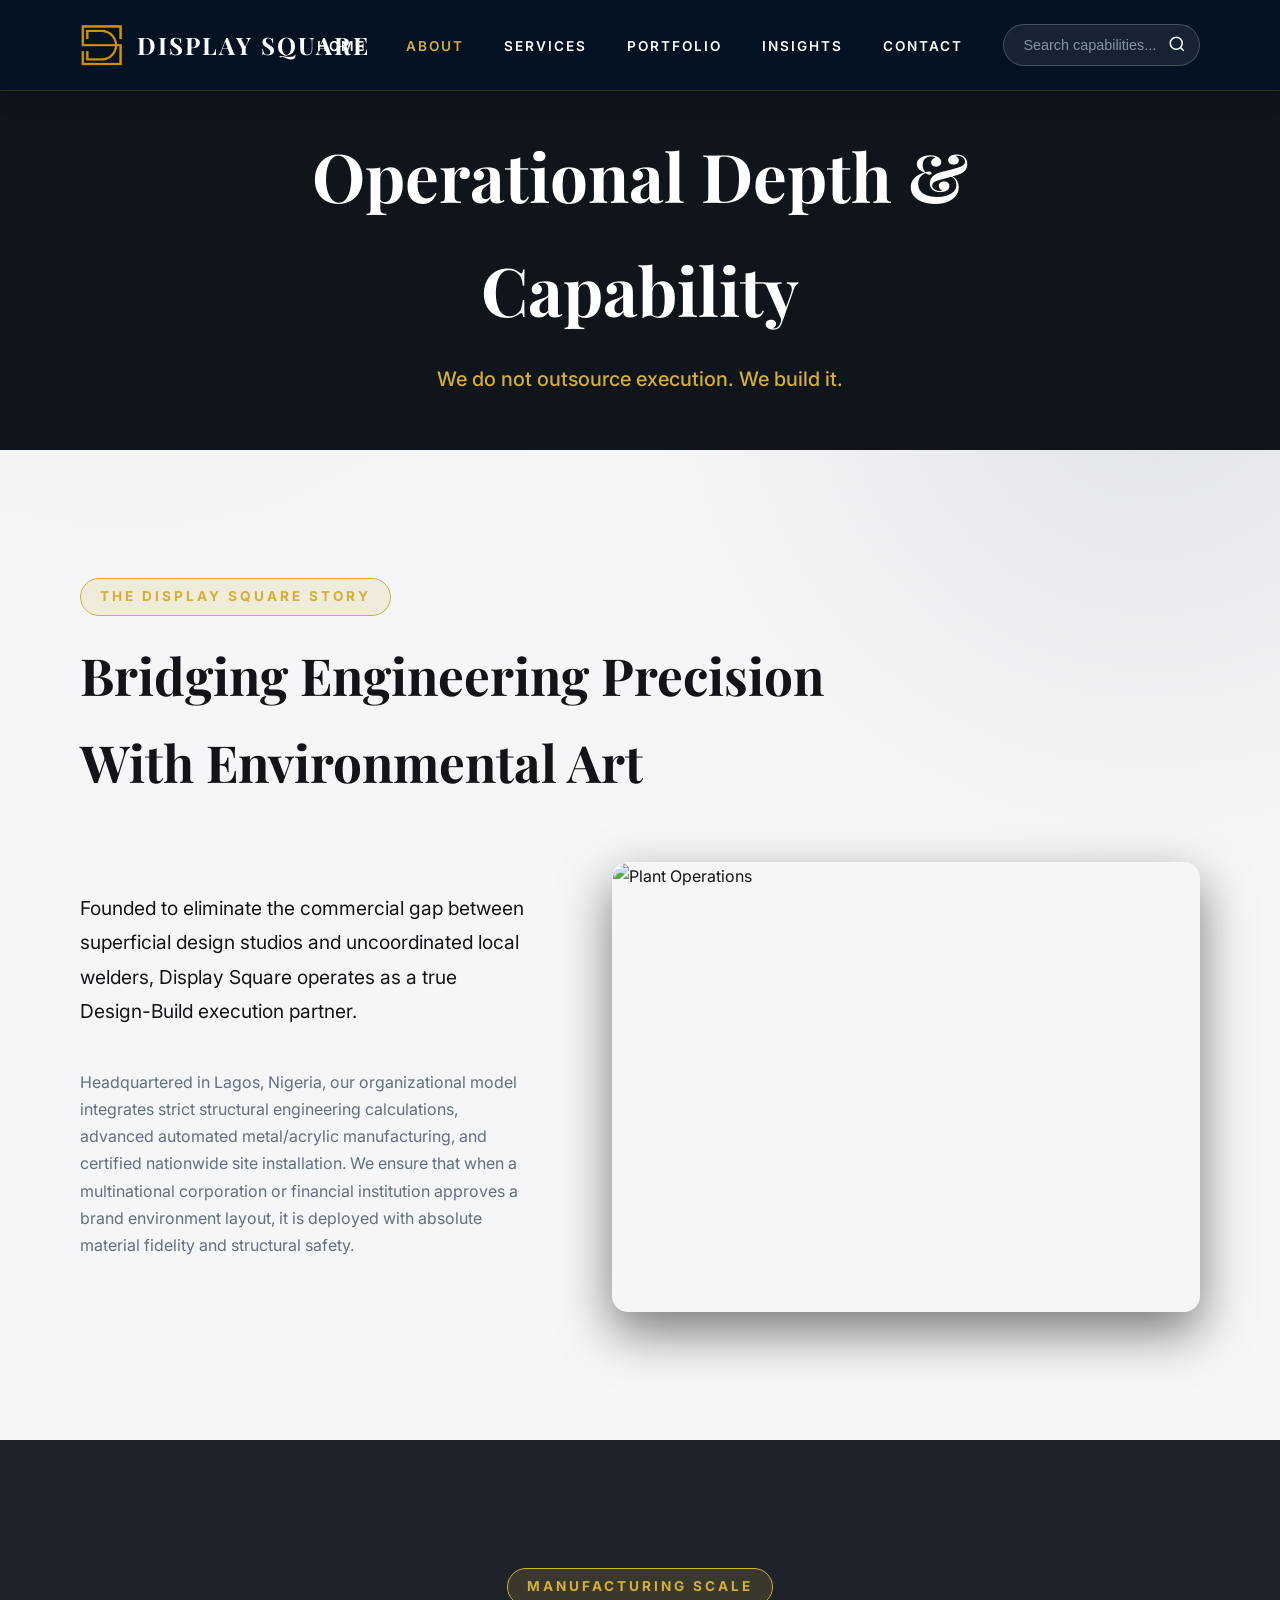
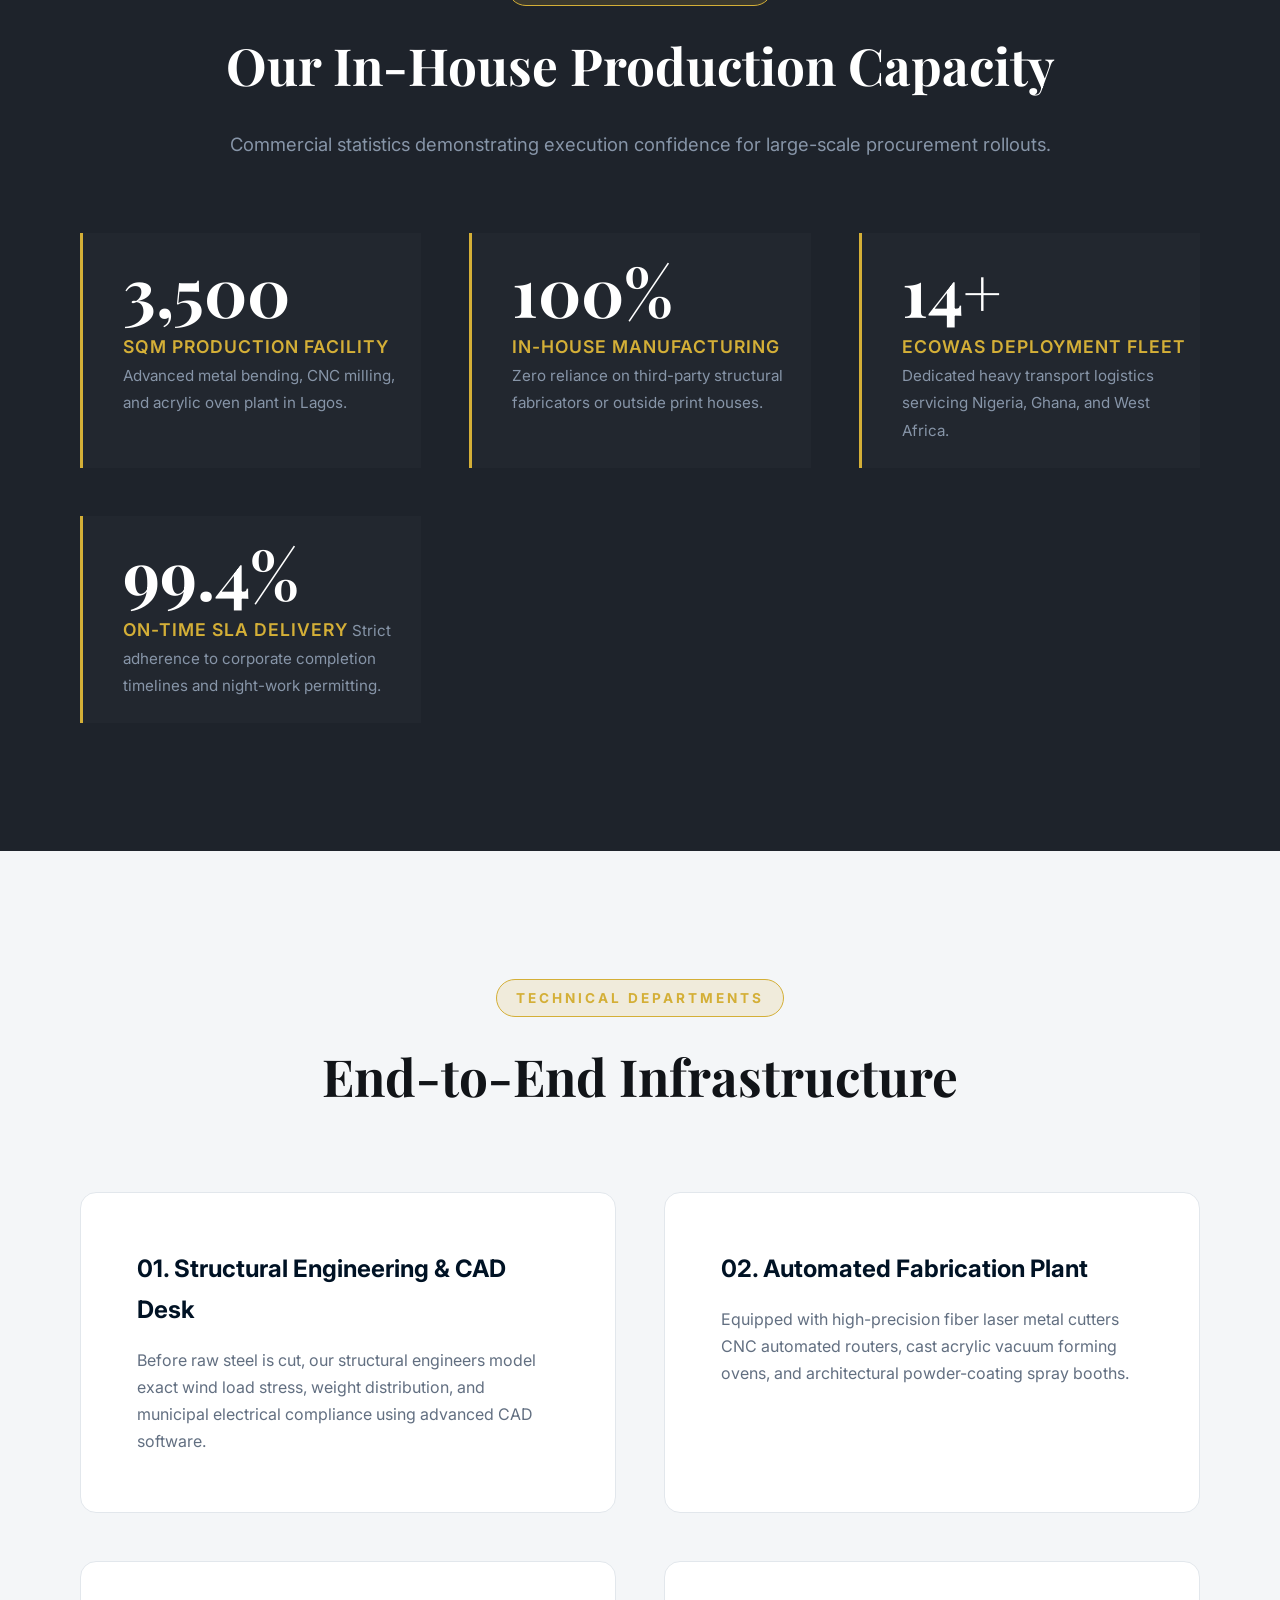
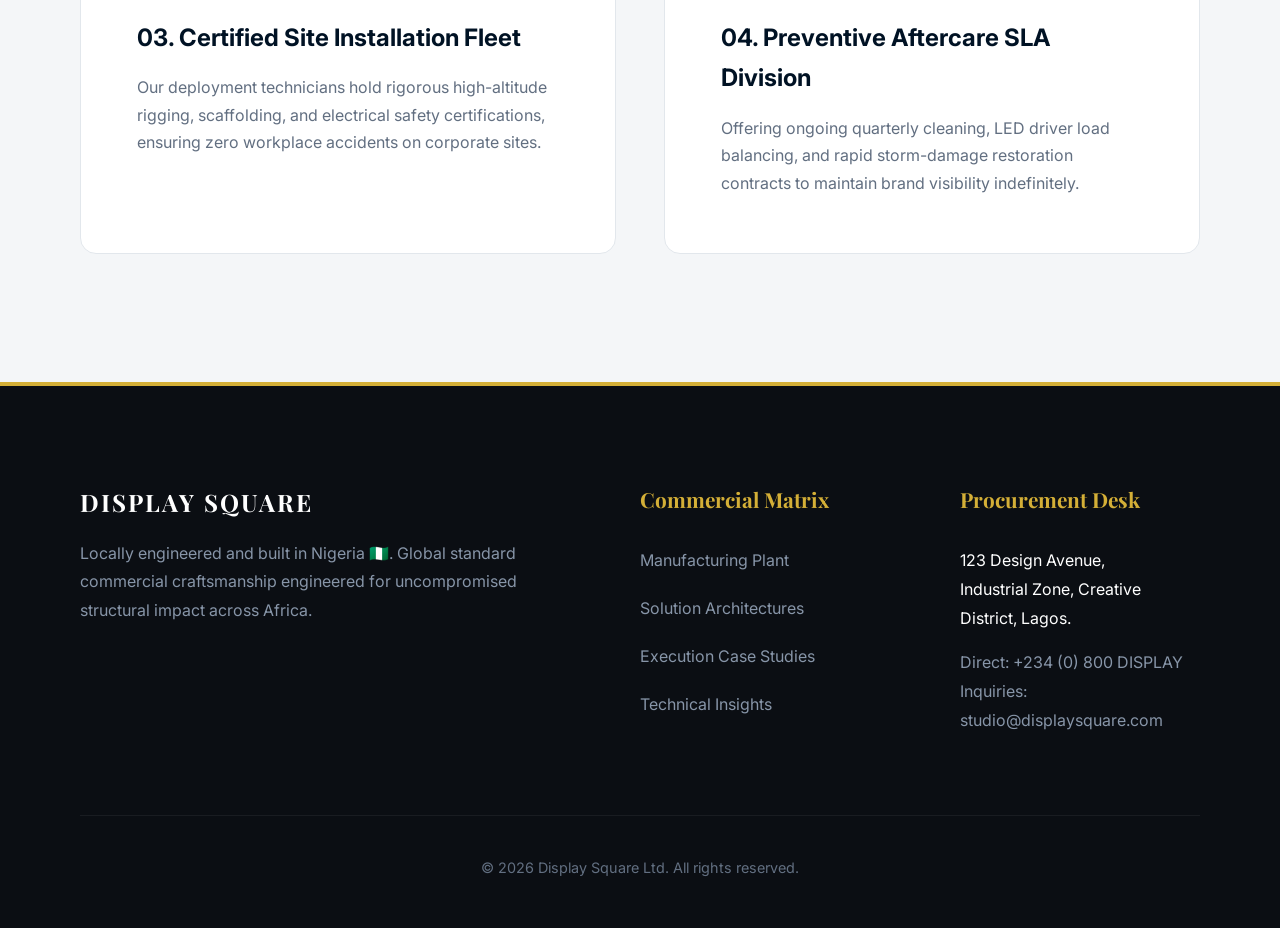
==== commit 4027cf31: "Add files via upload" ====
--- a/about.html
+++ b/about.html
@@ -3,7 +3,7 @@
 <head>
     <meta charset="UTF-8">
     <meta name="viewport" content="width=device-width, initial-scale=1.0">
-    <title>About Us | Display Square</title>
+    <title>About Us | Infrastructure & Operational Depth | Display Square</title>
     <link rel="stylesheet" href="style.css">
 </head>
 <body>
@@ -16,10 +16,10 @@
         <div class="menu-toggle" id="mobile-menu"><span class="bar"></span><span class="bar"></span><span class="bar"></span></div>
         <nav class="nav-center">
             <ul class="nav-links">
-                <li class="close-menu">&times;</li>
+                <li class="close-menu-li"><button class="close-menu" aria-label="Close menu">&times;</button></li>
                 <li class="mobile-search">
                     <form action="portfolio.html" method="GET" class="search-form">
-                        <input type="text" name="query" placeholder="Search projects..." class="search-input">
+                        <input type="text" name="query" placeholder="Search capabilities..." class="search-input">
                         <button type="submit" class="search-btn"><svg width="20" height="20" viewBox="0 0 24 24" fill="none" stroke="currentColor" stroke-width="2"><circle cx="11" cy="11" r="8"></circle><line x1="21" y1="21" x2="16.65" y2="16.65"></line></svg></button>
                     </form>
                 </li>
@@ -27,61 +27,101 @@
                 <li><a href="about.html" class="active-link">About</a></li>
                 <li><a href="services.html">Services</a></li>
                 <li><a href="portfolio.html">Portfolio</a></li>
-                <li><a href="blog.html">Blog</a></li>
+                <li><a href="blog.html">Insights</a></li>
                 <li><a href="contact.html">Contact</a></li>
             </ul>
         </nav>
         <div class="nav-right">
             <form action="portfolio.html" method="GET" class="search-form">
-                <input type="text" name="query" placeholder="Search projects..." class="search-input">
+                <input type="text" name="query" placeholder="Search capabilities..." class="search-input">
                 <button type="submit" class="search-btn"><svg width="18" height="18" viewBox="0 0 24 24" fill="none" stroke="currentColor" stroke-width="2"><circle cx="11" cy="11" r="8"></circle><line x1="21" y1="21" x2="16.65" y2="16.65"></line></svg></button>
             </form>
         </div>
     </header>
 
-    <section class="page-header" style="background-image: url('https://images.unsplash.com/photo-1497366811353-6870744d04b2?ixlib=rb-4.0.3&auto=format&fit=crop&w=1920&q=80');">
-        <div class="header-content reveal"><h1>Our Story</h1><p>Locally Designed. Globally Recognized.</p></div>
-    </section>
-
-    <section class="about-editorial reveal">
-        <div class="about-image"><img src="https://images.unsplash.com/photo-1600607686527-6fb886090705?ixlib=rb-4.0.3&auto=format&fit=crop&w=1000&q=80" alt="Display Square Workspace"></div>
-        <div class="about-text">
-            <h2>Engineering Meets Art</h2>
-            <p>Founded on the principles of precision engineering and uncompromising aesthetic design, Display Square is redefining visual merchandising. We blur the line between structural fabrication and high-end retail artistry.</p>
-            <p>Proudly built in Nigeria, we partner with leading architects and luxury brands to translate abstract concepts into tangible realities. From flagship boutique displays to sprawling corporate campuses, our work is defined by an absolute obsession with global standard craftsmanship.</p>
+    <section class="page-header" style="background-image: url('https://images.unsplash.com/photo-1580481077494-e3299acae517?ixlib=rb-4.0.3&auto=format&fit=crop&w=1920&q=80');">
+        <div class="header-content reveal">
+            <h1>Operational Depth & Capability</h1>
+            <p>We do not outsource execution. We build it.</p>
         </div>
     </section>
 
-    <section class="mission-vision dark-section reveal">
-        <div class="mv-grid">
-            <div class="mv-card">
-                <h3>Our Mission</h3>
-                <p>To engineer unparalleled visual experiences that elevate brands. We strive to merge local Nigerian ingenuity with global standard craftsmanship, delivering structural signages and retail displays that command attention and inspire connection.</p>
+    <section class="company-story reveal">
+        <div class="section-heading left-align">
+            <span class="eyebrow" style="margin-bottom: 1rem;">THE DISPLAY SQUARE STORY</span>
+            <h2>Bridging Engineering Precision With Environmental Art</h2>
+        </div>
+        <div class="solution-row">
+            <div class="solution-specs">
+                <p class="lead-desc" style="color: var(--text-dark); font-size: 1.2rem;">Founded to eliminate the commercial gap between superficial design studios and uncoordinated local welders, Display Square operates as a true Design-Build execution partner.</p>
+                <p style="color: var(--text-muted); margin-bottom: 1.5rem;">Headquartered in Lagos, Nigeria, our organizational model integrates strict structural engineering calculations, advanced automated metal/acrylic manufacturing, and certified nationwide site installation. We ensure that when a multinational corporation or financial institution approves a brand environment layout, it is deployed with absolute material fidelity and structural safety.</p>
             </div>
-            <div class="mv-card">
-                <h3>Our Vision</h3>
-                <p>To be the definitive global standard for architectural signage and premium visual merchandising. We envision a future where every structural mark we craft becomes an iconic landmark, setting the benchmark for quality and innovation.</p>
+            <div class="solution-img-box" style="height: 450px;"><img src="https://images.unsplash.com/photo-1600607686527-6fb886090705?ixlib=rb-4.0.3&auto=format&fit=crop&w=1000&q=80" alt="Plant Operations"></div>
+        </div>
+    </section>
+
+    <section class="infrastructure dark-section reveal">
+        <div class="section-heading">
+            <span class="eyebrow" style="margin-bottom: 1rem;">MANUFACTURING SCALE</span>
+            <h2>Our In-House Production Capacity</h2>
+            <p>Commercial statistics demonstrating execution confidence for large-scale procurement rollouts.</p>
+        </div>
+        <div class="infrastructure-grid">
+            <div class="stat-card">
+                <span class="stat-num">3,500</span>
+                <span class="stat-label">SQM Production Facility</span>
+                <span class="stat-desc">Advanced metal bending, CNC milling, and acrylic oven plant in Lagos.</span>
+            </div>
+            <div class="stat-card">
+                <span class="stat-num">100%</span>
+                <span class="stat-label">In-House Manufacturing</span>
+                <span class="stat-desc">Zero reliance on third-party structural fabricators or outside print houses.</span>
+            </div>
+            <div class="stat-card">
+                <span class="stat-num">14+</span>
+                <span class="stat-label">ECOWAS Deployment Fleet</span>
+                <span class="stat-desc">Dedicated heavy transport logistics servicing Nigeria, Ghana, and West Africa.</span>
+            </div>
+            <div class="stat-card">
+                <span class="stat-num">99.4%</span>
+                <span class="stat-label">On-Time SLA Delivery</span>
+                <span class="stat-desc">Strict adherence to corporate completion timelines and night-work permitting.</span>
             </div>
         </div>
     </section>
 
-    <section class="team-section dark-section reveal">
-        <div class="section-heading left-align" style="margin-bottom: 4rem;"><h2>The Minds Behind the Craft</h2><p style="color: #a0b3c6;">Meet the visionaries, engineers, and creatives driving Display Square.</p></div>
-        <div class="team-grid">
-            <div class="team-member"><div class="team-img-wrapper"><img src="https://images.unsplash.com/photo-1560250097-0b93528c311a?ixlib=rb-4.0.3&auto=format&fit=crop&w=600&q=80" alt="Team Member"></div><div class="team-info"><h3>Oluwaseun Adeyemi</h3><span>Founder & Lead Architect</span></div></div>
-            <div class="team-member"><div class="team-img-wrapper"><img src="https://images.unsplash.com/photo-1573496359142-b8d87734a5a2?ixlib=rb-4.0.3&auto=format&fit=crop&w=600&q=80" alt="Team Member"></div><div class="team-info"><h3>Sarah Jenkins</h3><span>Head of Fabrication</span></div></div>
-            <div class="team-member"><div class="team-img-wrapper"><img src="https://images.unsplash.com/photo-1519085360753-af0119f7cbe7?ixlib=rb-4.0.3&auto=format&fit=crop&w=600&q=80" alt="Team Member"></div><div class="team-info"><h3>Chukwudi Eze</h3><span>Project Director</span></div></div>
-            <div class="team-member"><div class="team-img-wrapper"><img src="https://images.unsplash.com/photo-1580489944761-15a19d654956?ixlib=rb-4.0.3&auto=format&fit=crop&w=600&q=80" alt="Team Member"></div><div class="team-info"><h3>Elena Rossi</h3><span>Creative Strategist</span></div></div>
+    <section class="departments reveal">
+        <div class="section-heading">
+            <span class="eyebrow" style="margin-bottom: 1rem;">TECHNICAL DEPARTMENTS</span>
+            <h2>End-to-End Infrastructure</h2>
+        </div>
+        <div class="services-matrix-grid" style="grid-template-columns: repeat(2, 1fr);">
+            <div class="why-card" style="background: #ffffff; border-color: #e2e7ec;">
+                <h4 style="color: var(--accent-blue);">01. Structural Engineering & CAD Desk</h4>
+                <p style="color: var(--text-muted);">Before raw steel is cut, our structural engineers model exact wind load stress, weight distribution, and municipal electrical compliance using advanced CAD software.</p>
+            </div>
+            <div class="why-card" style="background: #ffffff; border-color: #e2e7ec;">
+                <h4 style="color: var(--accent-blue);">02. Automated Fabrication Plant</h4>
+                <p style="color: var(--text-muted);">Equipped with high-precision fiber laser metal cutters CNC automated routers, cast acrylic vacuum forming ovens, and architectural powder-coating spray booths.</p>
+            </div>
+            <div class="why-card" style="background: #ffffff; border-color: #e2e7ec;">
+                <h4 style="color: var(--accent-blue);">03. Certified Site Installation Fleet</h4>
+                <p style="color: var(--text-muted);">Our deployment technicians hold rigorous high-altitude rigging, scaffolding, and electrical safety certifications, ensuring zero workplace accidents on corporate sites.</p>
+            </div>
+            <div class="why-card" style="background: #ffffff; border-color: #e2e7ec;">
+                <h4 style="color: var(--accent-blue);">04. Preventive Aftercare SLA Division</h4>
+                <p style="color: var(--text-muted);">Offering ongoing quarterly cleaning, LED driver load balancing, and rapid storm-damage restoration contracts to maintain brand visibility indefinitely.</p>
+            </div>
         </div>
     </section>
 
     <footer>
         <div class="footer-container reveal">
-            <div class="footer-col"><div class="brand-container" style="margin-bottom: 1rem;"><div class="logo" style="color: #ffffff;">DISPLAY SQUARE</div></div><p>Locally designed and built in Nigeria. Global standard craftsmanship engineered for unparalleled visual impact.</p></div>
-            <div class="footer-col"><h4>Navigation</h4><ul><li><a href="about.html">About Us</a></li><li><a href="services.html">Expertise</a></li><li><a href="portfolio.html">Selected Works</a></li></ul></div>
-            <div class="footer-col"><h4>Headquarters</h4><p>123 Design Avenue<br>Creative District, Lagos 🇳🇬</p><p>Email: studio@displaysquare.com</p></div>
+            <div class="footer-col"><div class="brand-container" style="margin-bottom: 1rem;"><div class="logo">DISPLAY SQUARE</div></div><p>Locally engineered and built in Nigeria 🇳🇬. Global standard commercial craftsmanship engineered for uncompromised structural impact across Africa.</p></div>
+            <div class="footer-col"><h4>Commercial Matrix</h4><ul><li><a href="about.html">Manufacturing Plant</a></li><li><a href="services.html">Solution Architectures</a></li><li><a href="portfolio.html">Execution Case Studies</a></li><li><a href="blog.html">Technical Insights</a></li></ul></div>
+            <div class="footer-col"><h4>Procurement Desk</h4><p style="color: #ffffff;">123 Design Avenue,<br>Industrial Zone, Creative District, Lagos.</p><p style="margin-top: 1rem;">Direct: +234 (0) 800 DISPLAY<br>Inquiries: studio@displaysquare.com</p></div>
         </div>
-        <div class="footer-bottom"><p>&copy; 2026 Display Square. All rights reserved.</p></div>
+        <div class="footer-bottom"><p>&copy; 2026 Display Square Ltd. All rights reserved.</p></div>
     </footer>
     <script src="script.js"></script>
 </body>
--- a/style.css
+++ b/style.css
@@ -1,28 +1,50 @@
 /* =========================================
-   1. GLOBAL VARIABLES & RESET
-   ========================================= */
-@import url('https://fonts.googleapis.com/css2?family=Inter:wght@300;400;600;800;900&family=Playfair+Display:ital,wght@0,400;0,600;1,400;1,700&display=swap');
-
+   1. GLOBAL VARIABLES & RESET (v2.0)
+   ========================================= */
+@import url('https://fonts.googleapis.com/css2?family=Inter:wght@300;400;500;600;700;800;900&family=Playfair+Display:ital,wght@0,400;0,600;0,700;1,400&display=swap');
+
+/* Hide mobile-only elements on desktop */
 @media (min-width: 901px) {
-    .menu-toggle, #mobile-menu, .mobile-search, .close-menu {
-        display: none !important;
-        visibility: hidden !important;
-        opacity: 0 !important;
-        width: 0 !important;
-        height: 0 !important;
+    .menu-toggle, #mobile-menu, .mobile-search, .close-menu, .close-menu-li {
+        display: none !important; visibility: hidden !important;
+        opacity: 0 !important; width: 0 !important; height: 0 !important;
         pointer-events: none !important;
     }
 }
 
+/* Base close-menu button — hidden by default, shown in mobile media query */
+.close-menu {
+    display: none;
+    background: none;
+    border: none;
+    cursor: pointer;
+    font-family: inherit;
+}
+.close-menu-li {
+    display: none;
+    list-style: none;
+}
+
 :root {
-    --text-dark: #1a1a1a;
-    --text-muted: #555555;
-    --accent-blue: #001224; 
-    --accent-gold: #d4af37;
-    --glass-bg: rgba(255, 255, 255, 0.05);
-    --glass-border: rgba(255, 255, 255, 0.1);
-    --glass-shadow: 0 8px 32px 0 rgba(0, 0, 0, 0.2);
-    --glass-blur: blur(16px);
+    /* Brand Equity Colors */
+    --accent-blue: #001224; /* Display Square Blue */
+    --accent-gold: #d4af37; /* Display Square Gold */
+    
+    /* New Industrial Premium Neutrals */
+    --graphite: #1e232b;    /* Heavy structural background */
+    --charcoal: #2b323c;    /* Secondary container neutral */
+    --steel-grey: #8795a8;  /* Technical typography neutral */
+    --warm-white: #f4f6f8;  /* Crisp contrast white */
+    
+    --text-dark: #111418;
+    --text-muted: #626f81;
+    
+    /* Glassmorphism & Overlays */
+    --glass-bg: rgba(30, 35, 43, 0.75);
+    --glass-border: rgba(255, 255, 255, 0.12);
+    --glass-shadow: 0 12px 40px 0 rgba(0, 0, 0, 0.4);
+    --glass-blur: blur(20px);
+    
     --transition-speed: 0.8s;
 }
 
@@ -33,283 +55,470 @@
     color: var(--text-dark);
     line-height: 1.7;
     overflow-x: hidden;
-    background-color: #fafbfa; 
-    background-image: radial-gradient(circle at 15% 15%, rgba(212, 175, 55, 0.12) 0%, transparent 40%), radial-gradient(circle at 85% 30%, rgba(0, 34, 68, 0.1) 0%, transparent 40%);
+    background-color: var(--warm-white); 
+    background-image: 
+        radial-gradient(circle at 10% 10%, rgba(212, 175, 55, 0.08) 0%, transparent 40%),
+        radial-gradient(circle at 90% 40%, rgba(0, 18, 36, 0.08) 0%, transparent 40%);
     background-attachment: fixed;
 }
 
 /* =========================================
-   2. NAVIGATION & SEARCH BAR
-   ========================================= */
-.navbar { position: fixed; top: 0; width: 100%; padding: 1.5rem 5rem; display: flex; justify-content: space-between; align-items: center; background: rgba(255, 255, 255, 0.1); backdrop-filter: var(--glass-blur); -webkit-backdrop-filter: var(--glass-blur); z-index: 1000; border-bottom: 1px solid rgba(255, 255, 255, 0.2); transition: all 0.4s ease; }
-.brand-container { display: flex; align-items: center; gap: 12px; text-decoration: none; z-index: 2; }
-.custom-logo { height: 45px; width: auto; display: block; }
-.logo { font-family: 'Playfair Display', serif; font-size: 1.5rem; font-weight: 700; letter-spacing: 2px; color: #ffffff; text-transform: uppercase; text-shadow: 0 2px 10px rgba(0, 0, 0, 0.5); }
+   2. INDUSTRIAL PREMIUM NAVBAR
+   ========================================= */
+.navbar {
+    position: fixed; top: 0; width: 100%; padding: 1.5rem 5rem;
+    display: flex; justify-content: space-between; align-items: center;
+    background: rgba(0, 18, 36, 0.85); backdrop-filter: var(--glass-blur); -webkit-backdrop-filter: var(--glass-blur);
+    z-index: 1100; border-bottom: 1px solid rgba(212, 175, 55, 0.2);
+    transition: all 0.4s ease; box-shadow: 0 4px 20px rgba(0,0,0,0.3);
+}
+
+.brand-container { display: flex; align-items: center; gap: 14px; text-decoration: none; z-index: 2; }
+.custom-logo { height: 42px; width: auto; display: block; }
+.logo { font-family: 'Playfair Display', serif; font-size: 1.5rem; font-weight: 700; letter-spacing: 2px; color: #ffffff; text-transform: uppercase; }
+
 .nav-center { position: absolute; left: 50%; transform: translateX(-50%); }
-.nav-links { list-style: none; display: flex; gap: 3rem; align-items: center; }
-.nav-links a { color: #ffffff; text-decoration: none; font-size: 0.85rem; text-transform: uppercase; letter-spacing: 2px; font-weight: 600; transition: color 0.3s ease; text-shadow: 0 2px 4px rgba(0,0,0,0.3); }
+.nav-links { list-style: none; display: flex; gap: 2.5rem; align-items: center; }
+.nav-links a {
+    color: #ffffff; text-decoration: none; font-size: 0.85rem;
+    text-transform: uppercase; letter-spacing: 2px; font-weight: 600;
+    transition: color 0.3s ease;
+}
 .nav-links a:hover, .nav-links a.active-link { color: var(--accent-gold); }
+
 .nav-right { z-index: 2; }
-.search-form { display: flex; align-items: center; background: rgba(255, 255, 255, 0.1); border: 1px solid rgba(255, 255, 255, 0.3); border-radius: 30px; padding: 0.3rem 0.5rem 0.3rem 1.2rem; transition: all 0.4s cubic-bezier(0.25, 0.46, 0.45, 0.94); backdrop-filter: blur(5px); }
-.search-form:focus-within { background: rgba(255, 255, 255, 0.2); border-color: var(--accent-gold); box-shadow: 0 0 15px rgba(212, 175, 55, 0.2); }
-.search-input { background: transparent; border: none; color: #ffffff; font-family: 'Inter', sans-serif; font-size: 0.9rem; outline: none; width: 150px; transition: width 0.4s ease; }
-.search-input::placeholder { color: rgba(255, 255, 255, 0.7); }
-.search-input:focus { width: 220px; }
-.search-btn { background: transparent; border: none; color: #ffffff; cursor: pointer; display: flex; align-items: center; padding: 0.3rem; transition: color 0.3s; }
+.search-form {
+    display: flex; align-items: center;
+    background: rgba(255, 255, 255, 0.08); border: 1px solid rgba(255, 255, 255, 0.2);
+    border-radius: 30px; padding: 0.3rem 0.5rem 0.3rem 1.2rem;
+    transition: all 0.4s ease;
+}
+.search-form:focus-within { background: rgba(255, 255, 255, 0.15); border-color: var(--accent-gold); }
+.search-input { background: transparent; border: none; color: #ffffff; font-size: 0.9rem; outline: none; width: 140px; transition: width 0.4s ease; }
+.search-input::placeholder { color: var(--steel-grey); }
+.search-input:focus { width: 210px; }
+.search-btn { background: transparent; border: none; color: #ffffff; cursor: pointer; padding: 0.3rem; transition: color 0.3s; }
 .search-btn:hover { color: var(--accent-gold); }
 
 /* =========================================
-   3. HERO CAROUSEL
-   ========================================= */
-.hero-carousel { position: relative; height: 100vh; width: 100%; overflow: hidden; top: 0; }
+   3. HERO CAROUSEL (Execution Pillars)
+   ========================================= */
+.hero-carousel { position: relative; height: 100vh; width: 100%; overflow: hidden; top: 0; background: var(--graphite); }
 .carousel-container { height: 100%; width: 100%; }
-.slide { position: absolute; top: 0; left: 0; width: 100%; height: 100%; background-size: cover; background-position: center; opacity: 0; transition: opacity var(--transition-speed) ease-in-out, transform 4s ease; display: flex; align-items: center; justify-content: center; transform: scale(1.05); }
-.slide::before { content: ''; position: absolute; top: 0; left: 0; width: 100%; height: 100%; background: linear-gradient(to right, rgba(0, 18, 36, 0.8) 0%, rgba(0, 18, 36, 0.3) 100%); }
+.slide {
+    position: absolute; inset: 0; background-size: cover; background-position: center;
+    opacity: 0; transition: opacity var(--transition-speed) ease-in-out, transform 5s ease;
+    display: flex; align-items: center; justify-content: center; transform: scale(1.05);
+}
+.slide::before { content: ''; position: absolute; inset: 0; background: linear-gradient(to right, rgba(15, 19, 25, 0.9) 0%, rgba(30, 35, 43, 0.6) 100%); }
 .slide.active { opacity: 1; z-index: 1; transform: scale(1); }
-.slide-content { position: relative; z-index: 2; text-align: center; max-width: 800px; padding: 0 2rem; transform: translateY(30px); opacity: 0; transition: all 1s ease-in-out 0.4s; }
+
+.slide-content { position: relative; z-index: 2; text-align: center; max-width: 950px; padding: 0 2rem; transform: translateY(30px); opacity: 0; transition: all 1s ease 0.3s; }
 .slide.active .slide-content { transform: translateY(0); opacity: 1; }
-.eyebrow { display: block; font-size: 0.85rem; letter-spacing: 4px; color: var(--accent-gold); text-transform: uppercase; margin-bottom: 1rem; font-weight: 600; }
-.slide-content h1 { font-family: 'Playfair Display', serif; font-size: 4.5rem; margin-bottom: 1.5rem; line-height: 1.1; color: #ffffff; text-shadow: 0 4px 15px rgba(0,0,0,0.2); }
-.slide-content p { font-size: 1.1rem; color: #f0f0f0; margin-bottom: 2.5rem; font-weight: 300; }
-.btn { display: inline-block; padding: 1rem 3rem; border: 2px solid var(--accent-gold); color: #ffffff; background-color: rgba(212, 175, 55, 0.8); backdrop-filter: blur(5px); text-decoration: none; text-transform: uppercase; letter-spacing: 2px; font-size: 0.85rem; font-weight: 600; transition: all 0.4s ease; border-radius: 30px; }
-.btn:hover { background: rgba(255, 255, 255, 0.1); color: var(--accent-gold); }
-.prev-btn, .next-btn { position: absolute; top: 50%; transform: translateY(-50%); background: rgba(255,255,255,0.1); backdrop-filter: var(--glass-blur); border: 1px solid rgba(255,255,255,0.3); color: #ffffff; font-size: 1.5rem; cursor: pointer; z-index: 10; padding: 1.2rem; transition: all 0.3s ease; border-radius: 50%; }
+
+.eyebrow { display: inline-block; background: rgba(212, 175, 55, 0.15); border: 1px solid var(--accent-gold); padding: 0.4rem 1.2rem; border-radius: 30px; font-size: 0.85rem; letter-spacing: 3px; color: var(--accent-gold); text-transform: uppercase; margin-bottom: 1.5rem; font-weight: 700; }
+.slide-content h1 { font-family: 'Playfair Display', serif; font-size: 4.8rem; margin-bottom: 1.5rem; line-height: 1.1; color: #ffffff; font-weight: 700; }
+.slide-content p { font-size: 1.25rem; color: var(--steel-grey); margin-bottom: 2.5rem; font-weight: 400; max-width: 800px; margin-inline: auto; }
+
+.btn-group { display: flex; gap: 1.5rem; justify-content: center; align-items: center; }
+.btn { display: inline-block; padding: 1.1rem 3.2rem; border: 2px solid var(--accent-gold); color: #ffffff; background-color: var(--accent-gold); text-decoration: none; text-transform: uppercase; letter-spacing: 2px; font-size: 0.85rem; font-weight: 700; transition: all 0.4s ease; border-radius: 30px; box-shadow: 0 10px 25px rgba(212, 175, 55, 0.3); }
+.btn:hover { background: transparent; color: var(--accent-gold); }
+.btn-secondary { background: rgba(255,255,255,0.1); border-color: rgba(255,255,255,0.3); box-shadow: none; }
+.btn-secondary:hover { background: #ffffff; color: var(--accent-blue); border-color: #ffffff; }
+
+.prev-btn, .next-btn { position: absolute; top: 50%; transform: translateY(-50%); background: var(--glass-bg); border: 1px solid var(--glass-border); color: #ffffff; font-size: 1.5rem; cursor: pointer; z-index: 10; padding: 1.2rem; transition: all 0.3s; border-radius: 50%; }
 .prev-btn:hover, .next-btn:hover { background: var(--accent-gold); border-color: var(--accent-gold); }
 .prev-btn { left: 3rem; } .next-btn { right: 3rem; }
-.carousel-dots { position: absolute; bottom: 3rem; left: 50%; transform: translateX(-50%); display: flex; gap: 1.2rem; z-index: 10; }
-.dot { width: 10px; height: 10px; background: rgba(255,255,255,0.4); border-radius: 50%; cursor: pointer; transition: background 0.3s ease, transform 0.3s ease; }
-.dot.active { background: var(--accent-gold); transform: scale(1.4); }
-
-/* =========================================
-   4. GLOBAL SECTION STYLING
+
+.carousel-dots { position: absolute; bottom: 3rem; left: 50%; transform: translateX(-50%); display: flex; gap: 1rem; z-index: 10; }
+.dot { width: 12px; height: 12px; background: rgba(255,255,255,0.3); border-radius: 50%; cursor: pointer; transition: all 0.3s; }
+.dot.active { background: var(--accent-gold); width: 35px; border-radius: 6px; }
+
+/* =========================================
+   4. GLOBAL COMMERCIAL SECTIONS
    ========================================= */
 section { padding: 8rem 5rem; }
-.dark-section { background-color: var(--accent-blue); color: #ffffff; }
-.section-heading { text-align: center; margin-bottom: 4rem; }
-.section-heading.left-align { text-align: left; margin-bottom: 3rem; }
-.section-heading h2 { font-family: 'Playfair Display', serif; font-size: 3rem; color: inherit; margin-bottom: 1rem; }
-.section-heading p { font-size: 1.1rem; color: var(--text-muted); font-weight: 400; }
-.dark-section .section-heading p { color: #a0b3c6; }
-
-/* =========================================
-   5. HOME PAGE LAYOUTS
-   ========================================= */
-.services-split { display: flex; gap: 5rem; align-items: flex-start; max-width: 1400px; margin: 0 auto; }
-.services-intro { flex: 0 0 35%; position: sticky; top: 150px; } 
-.services-intro h2 { font-family: 'Playfair Display', serif; font-size: 3.5rem; color: #ffffff; margin-bottom: 1.5rem; line-height: 1.1;}
-.services-intro p { font-size: 1.1rem; color: #a0b3c6; margin-bottom: 2.5rem; line-height: 1.8; }
-.view-all-link { color: var(--accent-gold); text-decoration: none; font-size: 0.95rem; text-transform: uppercase; letter-spacing: 2px; font-weight: 600; display: inline-flex; align-items: center; transition: color 0.3s; }
-.view-all-link .arrow { margin-left: 10px; font-size: 1.2rem; transition: transform 0.3s; }
-.view-all-link:hover .arrow { transform: translateX(8px); }
-.services-cards { flex: 1; display: flex; flex-direction: column; gap: 3rem; }
-.service-image-card { background: rgba(255, 255, 255, 0.03); border: 1px solid rgba(255,255,255,0.05); border-radius: 16px; overflow: hidden; transition: transform 0.4s; }
-.service-image-card:hover { transform: translateY(-10px); background: rgba(255, 255, 255, 0.05); }
-.service-image-card img { width: 100%; height: 350px; object-fit: cover; }
-.card-text { padding: 2.5rem; }
-.card-text h3 { font-family: 'Playfair Display', serif; font-size: 1.8rem; color: #ffffff; margin-bottom: 1rem; }
-.card-text p { color: #a0b3c6; font-size: 1rem; line-height: 1.6;}
-
-.projects-editorial-grid { display: grid; grid-template-columns: repeat(2, 1fr); grid-gap: 2rem; max-width: 1400px; margin: 0 auto; }
-.project-item { position: relative; overflow: hidden; border-radius: 12px; cursor: pointer; }
-.project-item.large { grid-column: span 2; height: 600px; }
-.project-item.small { height: 400px; }
-.project-item img { width: 100%; height: 100%; object-fit: cover; transition: transform 0.8s cubic-bezier(0.25, 0.46, 0.45, 0.94); }
-.project-item::after { content: ''; position: absolute; inset: 0; background: linear-gradient(to top, rgba(0, 18, 36, 0.9) 0%, transparent 50%); }
-.project-item:hover img { transform: scale(1.05); }
-.project-info { position: absolute; bottom: 2.5rem; left: 2.5rem; z-index: 2; }
-.project-info h3 { font-family: 'Playfair Display', serif; font-size: 2rem; color: #ffffff; margin-bottom: 0.3rem; }
-.project-info span { color: var(--accent-gold); font-size: 0.85rem; text-transform: uppercase; letter-spacing: 2px; font-weight: 600; }
-
-.process-grid { display: grid; grid-template-columns: repeat(auto-fit, minmax(250px, 1fr)); gap: 3rem; max-width: 1400px; margin: 0 auto; }
-.process-step { position: relative; padding: 2.5rem; background: #ffffff; border: 1px solid #eaeaea; border-radius: 16px; box-shadow: 0 10px 30px rgba(0,0,0,0.03); }
-.step-number { font-family: 'Playfair Display', serif; font-size: 4rem; color: rgba(212, 175, 55, 0.15); position: absolute; top: -1.5rem; right: 1.5rem; font-weight: 600; }
-.process-step h3 { font-size: 1.3rem; color: var(--accent-blue); margin-bottom: 0.5rem; font-weight: 600;}
-.process-step h4 { font-size: 0.9rem; color: var(--accent-gold); margin-bottom: 1.5rem; font-weight: 600; }
-.process-step p { color: var(--text-muted); font-size: 0.95rem; }
-
-/* =========================================
-   6. ABOUT PAGE LAYOUTS
-   ========================================= */
-.about-editorial { display: flex; gap: 5rem; align-items: center; max-width: 1400px; margin: 0 auto; padding: 8rem 5rem; }
-.about-image { flex: 1; border-radius: 12px; overflow: hidden; box-shadow: 0 20px 40px rgba(0,0,0,0.1); }
-.about-image img { width: 100%; height: 600px; object-fit: cover; transition: transform 0.8s ease; }
-.about-image:hover img { transform: scale(1.05); }
-.about-text { flex: 1; }
-.about-text h2 { font-family: 'Playfair Display', serif; font-size: 3.5rem; color: var(--accent-blue); margin-bottom: 1.5rem; line-height: 1.1; }
-.about-text p { font-size: 1.15rem; color: var(--text-muted); margin-bottom: 1.5rem; line-height: 1.8; }
-
-.mission-vision { padding-top: 6rem; padding-bottom: 6rem; }
-.mv-grid { display: grid; grid-template-columns: 1fr 1fr; gap: 4rem; max-width: 1400px; margin: 0 auto; }
-.mv-card { padding: 4rem; background: rgba(255, 255, 255, 0.03); border: 1px solid rgba(255, 255, 255, 0.05); border-radius: 16px; transition: transform 0.4s ease, background 0.4s ease; }
-.mv-card:hover { transform: translateY(-10px); background: rgba(255, 255, 255, 0.06); }
-.mv-card h3 { font-family: 'Playfair Display', serif; font-size: 2.5rem; color: var(--accent-gold); margin-bottom: 1.5rem; }
-.mv-card p { font-size: 1.1rem; color: #a0b3c6; line-height: 1.8; font-weight: 300;}
-
-.team-section { padding-top: 2rem; padding-bottom: 8rem; }
-.team-grid { display: grid; grid-template-columns: repeat(auto-fit, minmax(280px, 1fr)); gap: 3rem; max-width: 1400px; margin: 0 auto; }
-.team-member { position: relative; cursor: pointer; }
-.team-img-wrapper { overflow: hidden; border-radius: 12px; margin-bottom: 1.5rem; background: var(--accent-blue); }
-.team-img-wrapper img { width: 100%; height: 450px; object-fit: cover; filter: grayscale(100%); opacity: 0.8; transition: filter 0.5s ease, transform 0.8s ease, opacity 0.5s ease; }
-.team-member:hover img { filter: grayscale(0%); opacity: 1; transform: scale(1.05); }
-.team-info h3 { font-family: 'Playfair Display', serif; font-size: 1.8rem; color: #ffffff; margin-bottom: 0.3rem; }
-.team-info span { color: var(--accent-gold); font-size: 0.85rem; text-transform: uppercase; letter-spacing: 2px; font-weight: 600; }
-
-/* =========================================
-   7. TESTIMONIALS & LOGOS
-   ========================================= */
-.testimonial-grid { display: grid; grid-template-columns: repeat(auto-fit, minmax(320px, 1fr)); gap: 3rem; max-width: 1400px; margin: 0 auto; }
-.testimonial-card { background: #ffffff; padding: 3rem; border: 1px solid #eaeaea; border-radius: 16px; box-shadow: 0 10px 30px rgba(0,0,0,0.03); transition: transform 0.4s ease, box-shadow 0.4s ease; }
-.testimonial-card:hover { transform: translateY(-10px); box-shadow: 0 15px 40px rgba(0, 0, 0, 0.08); }
-.quote { font-family: 'Playfair Display', serif; font-size: 1.2rem; font-style: italic; color: var(--accent-blue); margin-bottom: 2rem; line-height: 1.8; }
-.client-info h5 { color: var(--accent-gold); font-size: 1rem; letter-spacing: 1px; text-transform: uppercase; margin-bottom: 0.2rem; }
-.client-info span { color: var(--text-muted); font-size: 0.85rem; font-weight: 600; }
-.client-logos { display: flex; flex-wrap: wrap; justify-content: center; gap: 5rem; opacity: 0.7; }
-.logo-item { font-family: 'Inter', sans-serif; font-size: 1.2rem; font-weight: 800; letter-spacing: 4px; color: #ffffff; transition: color 0.3s, opacity 0.3s, transform 0.3s; cursor: default; }
-.logo-item:hover { color: var(--accent-gold); opacity: 1; transform: scale(1.05); }
-
-/* =========================================
-   8. INNER PAGES (Services, Portfolio)
-   ========================================= */
-.page-header { height: 55vh; width: 100%; background-size: cover; background-position: center; position: relative; display: flex; align-items: center; justify-content: center; text-align: center; }
-.page-header::before { content: ''; position: absolute; top: 0; left: 0; width: 100%; height: 100%; background: rgba(0, 18, 36, 0.7); backdrop-filter: blur(4px); }
-.header-content { position: relative; z-index: 2; padding: 0 2rem; margin-top: 5rem; }
-.header-content h1 { font-family: 'Playfair Display', serif; font-size: 4rem; color: #ffffff; margin-bottom: 1rem; text-shadow: 0 4px 15px rgba(0,0,0,0.2); transition: all 0.3s ease; }
-.header-content p { font-size: 1.2rem; color: var(--accent-gold); font-weight: 400; }
-
-.services-editorial-grid { display: flex; flex-direction: column; gap: 6rem; max-width: 1400px; margin: 0 auto; }
-.services-row { display: flex; align-items: center; gap: 5rem; }
-.services-row.reverse { flex-direction: row-reverse; }
-.services-text-col { flex: 1; }
-.services-text-col h3 { font-family: 'Playfair Display', serif; font-size: 2.8rem; color: #ffffff; margin-bottom: 1.5rem; line-height: 1.1; }
-.services-text-col p { font-size: 1.15rem; color: #a0b3c6; line-height: 1.8; }
-.services-img-col { flex: 1; border-radius: 16px; overflow: hidden; box-shadow: 0 20px 40px rgba(0,0,0,0.3); }
-.services-img-col img { width: 100%; height: 500px; object-fit: cover; transition: transform 0.8s ease; }
-.services-img-col:hover img { transform: scale(1.05); }
-
-.portfolio-gallery { background: transparent; padding: 6rem 5rem; }
-.gallery-grid { display: grid; grid-template-columns: repeat(auto-fit, minmax(400px, 1fr)); gap: 2rem; max-width: 1400px; margin: 0 auto; }
-.gallery-item { position: relative; overflow: hidden; height: 500px; border-radius: 16px; cursor: pointer; box-shadow: 0 10px 30px rgba(0,0,0,0.05); border: 1px solid #eaeaea; }
-.gallery-item img { width: 100%; height: 100%; object-fit: cover; transition: transform 0.8s cubic-bezier(0.25, 0.46, 0.45, 0.94); }
-.item-overlay { position: absolute; inset: 0; background: rgba(0, 18, 36, 0.6); backdrop-filter: blur(8px); -webkit-backdrop-filter: blur(8px); display: flex; flex-direction: column; justify-content: center; align-items: center; text-align: center; opacity: 0; transition: opacity 0.5s ease; }
-.gallery-item:hover img { transform: scale(1.08); }
-.gallery-item:hover .item-overlay { opacity: 1; }
-.item-overlay h3 { font-family: 'Playfair Display', serif; font-size: 2rem; color: #ffffff; margin-bottom: 0.5rem; transform: translateY(20px); transition: transform 0.5s ease; }
-.item-overlay p { color: var(--accent-gold); font-size: 0.9rem; text-transform: uppercase; letter-spacing: 2px; font-weight: 600; transform: translateY(20px); transition: transform 0.5s ease 0.1s; }
-.gallery-item:hover .item-overlay h3, .gallery-item:hover .item-overlay p { transform: translateY(0); }
+.dark-section { background-color: var(--graphite); color: #ffffff; }
+.navy-section { background-color: var(--accent-blue); color: #ffffff; }
+.charcoal-section { background-color: var(--charcoal); color: #ffffff; }
+
+.section-heading { text-align: center; margin-bottom: 4.5rem; max-width: 850px; margin-inline: auto; }
+.section-heading.left-align { text-align: left; margin-inline: 0; margin-bottom: 3.5rem; }
+.section-heading h2 { font-family: 'Playfair Display', serif; font-size: 3.2rem; color: inherit; margin-bottom: 1.2rem; font-weight: 700; }
+.section-heading p { font-size: 1.15rem; color: var(--text-muted); font-weight: 400; line-height: 1.8; }
+.dark-section .section-heading p, .navy-section .section-heading p, .charcoal-section .section-heading p { color: var(--steel-grey); }
+
+/* Capability Quick Answers Grid (Homepage) */
+.capability-answers-grid { display: grid; grid-template-columns: repeat(auto-fit, minmax(320px, 1fr)); gap: 2.5rem; max-width: 1400px; margin: 0 auto; }
+.answer-card { background: #ffffff; border: 1px solid #e2e7ec; padding: 3rem; border-radius: 12px; box-shadow: 0 10px 30px rgba(0,0,0,0.03); transition: transform 0.4s, border-color 0.4s; }
+.dark-section .answer-card { background: var(--charcoal); border-color: rgba(255,255,255,0.08); }
+.answer-card:hover { transform: translateY(-8px); border-color: var(--accent-gold); }
+.answer-card svg { color: var(--accent-gold); margin-bottom: 1.5rem; }
+.answer-card h3 { font-size: 1.4rem; font-weight: 700; color: var(--accent-blue); margin-bottom: 1rem; }
+.dark-section .answer-card h3 { color: #ffffff; }
+.answer-card p { color: var(--text-muted); font-size: 1rem; line-height: 1.7; }
+.dark-section .answer-card p { color: var(--steel-grey); }
+
+/* Restored Early Client Logos Section */
+.client-logos-banner { padding: 4rem 5rem; background: var(--charcoal); border-bottom: 1px solid rgba(255,255,255,0.05); }
+.client-logos-track { display: flex; flex-wrap: wrap; justify-content: center; align-items: center; gap: 4.5rem; max-width: 1400px; margin: 0 auto; }
+.client-logo-item { font-family: 'Inter', sans-serif; font-size: 1.15rem; font-weight: 800; letter-spacing: 3px; color: var(--steel-grey); text-transform: uppercase; transition: all 0.3s; cursor: default; display: flex; align-items: center; gap: 10px; }
+.client-logo-item:hover { color: #ffffff; transform: scale(1.05); }
+.client-logo-item::before { content: '•'; color: var(--accent-gold); }
+
+/* =========================================
+   5. EXPANDED 6-PILLAR SERVICES GRID
+   ========================================= */
+.services-matrix-grid { display: grid; grid-template-columns: repeat(auto-fit, minmax(400px, 1fr)); gap: 3rem; max-width: 1400px; margin: 0 auto; }
+.service-pillar-card { background: var(--charcoal); border: 1px solid rgba(255,255,255,0.08); border-radius: 16px; overflow: hidden; display: flex; flex-direction: column; transition: all 0.4s ease; }
+.service-pillar-card:hover { transform: translateY(-10px); border-color: var(--accent-gold); box-shadow: 0 20px 40px rgba(0,0,0,0.4); }
+.pillar-img { height: 260px; width: 100%; overflow: hidden; position: relative; }
+.pillar-img img { width: 100%; height: 100%; object-fit: cover; transition: transform 0.8s; }
+.service-pillar-card:hover .pillar-img img { transform: scale(1.08); }
+.pillar-img::after { content: ''; position: absolute; inset: 0; background: linear-gradient(to top, var(--charcoal) 0%, transparent 60%); }
+.pillar-content { padding: 3rem; flex: 1; display: flex; flex-direction: column; }
+.pillar-num { color: var(--accent-gold); font-weight: 800; font-size: 1.1rem; letter-spacing: 2px; margin-bottom: 0.5rem; display: block; }
+.pillar-content h3 { font-family: 'Playfair Display', serif; font-size: 2.2rem; color: #ffffff; margin-bottom: 1.5rem; line-height: 1.2; font-weight: 700; }
+.pillar-list { list-style: none; margin-bottom: 2.5rem; flex: 1; display: flex; flex-direction: column; gap: 0.8rem; }
+.pillar-list li { color: var(--steel-grey); font-size: 1.05rem; display: flex; align-items: center; gap: 10px; }
+.pillar-list li svg { flex-shrink: 0; color: var(--accent-gold); }
+.pillar-cta { margin-top: auto; padding-top: 1.5rem; border-top: 1px solid rgba(255,255,255,0.08); display: flex; align-items: center; justify-content: space-between; color: var(--accent-gold); font-weight: 700; text-transform: uppercase; letter-spacing: 1px; font-size: 0.85rem; text-decoration: none; }
+.pillar-cta:hover .arrow { transform: translateX(6px); }
+
+/* =========================================
+   6. SOLUTION-BASED SERVICES PAGE MATRIX
+   ========================================= */
+.solution-editorial-block { display: flex; flex-direction: column; gap: 8rem; max-width: 1400px; margin: 0 auto; }
+.solution-row { display: grid; grid-template-columns: 1fr 1.3fr; gap: 5rem; align-items: center; }
+.solution-row.reverse { grid-template-columns: 1.3fr 1fr; }
+.solution-img-box { border-radius: 16px; overflow: hidden; box-shadow: 0 20px 50px rgba(0,0,0,0.5); border: 1px solid rgba(255,255,255,0.1); height: 550px; }
+.solution-row.reverse .solution-img-box { grid-column: 1; }
+.solution-row.reverse .solution-specs { grid-column: 2; }
+.solution-img-box img { width: 100%; height: 100%; object-fit: cover; }
+.solution-specs h3 { font-family: 'Playfair Display', serif; font-size: 2.8rem; color: #ffffff; margin-bottom: 1.5rem; font-weight: 700; }
+.solution-specs p.lead-desc { font-size: 1.15rem; color: var(--steel-grey); margin-bottom: 2.5rem; line-height: 1.8; }
+.spec-grid { display: grid; grid-template-columns: 1fr 1fr; gap: 1.8rem; margin-bottom: 2.5rem; background: rgba(0,0,0,0.2); padding: 2rem; border-radius: 12px; border: 1px solid rgba(255,255,255,0.05); }
+.spec-item h5 { color: var(--accent-gold); font-size: 0.85rem; text-transform: uppercase; letter-spacing: 1px; margin-bottom: 0.4rem; }
+.spec-item p { color: #ffffff; font-size: 0.95rem; margin: 0; }
+.solution-specs .btn { padding: 0.8rem 2.2rem; font-size: 0.8rem; }
+
+/* =========================================
+   7. CASE-STUDY PORTFOLIO ENGINE
+   ========================================= */
+.portfolio-filter-bar { display: flex; justify-content: center; flex-wrap: wrap; gap: 1rem; margin-bottom: 4rem; }
+.filter-pill { background: #ffffff; border: 1px solid #d1d7dc; color: var(--accent-blue); padding: 0.6rem 1.8rem; border-radius: 30px; font-size: 0.9rem; font-weight: 600; cursor: pointer; transition: all 0.3s; text-transform: uppercase; letter-spacing: 1px; }
+.filter-pill.active, .filter-pill:hover { background: var(--accent-blue); color: #ffffff; border-color: var(--accent-blue); box-shadow: 0 4px 15px rgba(0,18,36,0.2); }
+
+.portfolio-gallery-grid { display: grid; grid-template-columns: repeat(auto-fill, minmax(420px, 1fr)); gap: 2.5rem; max-width: 1400px; margin: 0 auto; }
+.case-study-card { background: #ffffff; border: 1px solid #e1e6eb; border-radius: 16px; overflow: hidden; box-shadow: 0 10px 30px rgba(0,0,0,0.04); transition: all 0.4s; display: flex; flex-direction: column; }
+.case-study-card:hover { transform: translateY(-8px); box-shadow: 0 20px 40px rgba(0,0,0,0.12); border-color: var(--accent-blue); }
+.card-thumb { height: 300px; overflow: hidden; position: relative; }
+.card-thumb img { width: 100%; height: 100%; object-fit: cover; transition: transform 0.8s; }
+.case-study-card:hover .card-thumb img { transform: scale(1.06); }
+.card-thumb .sector-badge { position: absolute; top: 1.5rem; left: 1.5rem; background: rgba(0, 18, 36, 0.85); backdrop-filter: blur(8px); color: var(--accent-gold); font-size: 0.75rem; font-weight: 700; text-transform: uppercase; letter-spacing: 2px; padding: 0.4rem 1rem; border-radius: 20px; z-index: 2; }
+.card-brief { padding: 2.5rem; flex: 1; display: flex; flex-direction: column; }
+.card-brief h3 { font-family: 'Playfair Display', serif; font-size: 1.8rem; color: var(--accent-blue); margin-bottom: 0.8rem; font-weight: 700; }
+.client-org { font-size: 0.9rem; color: var(--text-muted); font-weight: 600; margin-bottom: 1.5rem; display: block; }
+.brief-snippet { color: var(--text-muted); font-size: 0.95rem; line-height: 1.6; margin-bottom: 2rem; }
+.scope-tags { display: flex; flex-wrap: wrap; gap: 0.6rem; margin-bottom: 2.5rem; }
+.scope-tags span { background: var(--warm-white); color: var(--text-muted); font-size: 0.8rem; font-weight: 600; padding: 0.3rem 0.8rem; border-radius: 6px; }
+.view-case-btn { margin-top: auto; width: 100%; background: var(--accent-blue); color: #ffffff; border: none; padding: 1rem; border-radius: 8px; font-weight: 700; text-transform: uppercase; letter-spacing: 1px; font-size: 0.85rem; cursor: pointer; transition: background 0.3s; display: flex; align-items: center; justify-content: center; gap: 10px; }
+.view-case-btn:hover { background: var(--accent-gold); color: var(--accent-blue); }
+
+/* Expandable Case Study Modal Popup */
+.case-modal-overlay { position: fixed; inset: 0; background: rgba(15, 19, 25, 0.85); backdrop-filter: blur(15px); z-index: 10000; display: flex; align-items: center; justify-content: center; padding: 2rem; opacity: 0; pointer-events: none; transition: opacity 0.4s ease; }
+.case-modal-overlay.active { opacity: 1; pointer-events: auto; }
+.case-modal-box { background: var(--graphite); border: 1px solid var(--accent-gold); width: 100%; max-width: 1000px; max-height: 90vh; border-radius: 20px; overflow-y: auto; color: #ffffff; box-shadow: 0 25px 60px rgba(0,0,0,0.6); position: relative; transform: translateY(30px); transition: transform 0.4s ease; }
+.case-modal-overlay.active .case-modal-box { transform: translateY(0); }
+.modal-close { position: absolute; top: 1.5rem; right: 1.5rem; width: 45px; height: 45px; background: rgba(255,255,255,0.1); border-radius: 50%; display: flex; align-items: center; justify-content: center; font-size: 1.8rem; color: #ffffff; cursor: pointer; border: none; transition: background 0.3s; z-index: 10; }
+.modal-close:hover { background: var(--accent-gold); color: var(--accent-blue); }
+.modal-header { padding: 4rem 4rem 2rem 4rem; border-bottom: 1px solid rgba(255,255,255,0.08); background: var(--charcoal); }
+.modal-header span.client-tag { color: var(--accent-gold); font-weight: 700; letter-spacing: 2px; text-transform: uppercase; font-size: 0.9rem; display: block; margin-bottom: 0.5rem; }
+.modal-header h2 { font-family: 'Playfair Display', serif; font-size: 3.2rem; margin-bottom: 1rem; font-weight: 700; }
+.modal-body { padding: 4rem; display: flex; flex-direction: column; gap: 3.5rem; }
+.modal-grid-2 { display: grid; grid-template-columns: 1fr 1fr; gap: 3rem; }
+.modal-section h4 { color: var(--accent-gold); font-size: 1.1rem; text-transform: uppercase; letter-spacing: 1px; margin-bottom: 1rem; border-bottom: 1px solid rgba(212,175,55,0.3); padding-bottom: 0.5rem; }
+.modal-section p, .modal-section ul li { color: var(--steel-grey); font-size: 1.05rem; line-height: 1.8; }
+.modal-section ul { list-style-position: inside; }
+
+/* =========================================
+   8. OPERATIONAL CREDIBILITY & COUNTERS
+   ========================================= */
+.infrastructure-grid { display: grid; grid-template-columns: repeat(auto-fit, minmax(260px, 1fr)); gap: 3rem; max-width: 1400px; margin: 0 auto; }
+.stat-card { border-left: 3px solid var(--accent-gold); padding: 1.5rem 0 1.5rem 2.5rem; background: rgba(255,255,255,0.02); }
+.stat-num { font-family: 'Playfair Display', serif; font-size: 4.2rem; font-weight: 700; color: #ffffff; line-height: 1; margin-bottom: 0.5rem; display: block; }
+.stat-label { font-size: 1.1rem; font-weight: 600; color: var(--accent-gold); text-transform: uppercase; letter-spacing: 1px; margin-bottom: 0.3rem; }
+.stat-desc { color: var(--steel-grey); font-size: 0.95rem; }
+
+/* Why Display Square Pillars */
+.why-pillars-grid { display: grid; grid-template-columns: repeat(auto-fit, minmax(350px, 1fr)); gap: 3rem; max-width: 1400px; margin: 0 auto; }
+.why-card { background: var(--charcoal); padding: 3.5rem; border-radius: 16px; border: 1px solid rgba(255,255,255,0.06); transition: transform 0.4s; }
+.why-card:hover { transform: translateY(-8px); border-color: var(--accent-gold); }
+.why-card h4 { font-size: 1.5rem; color: #ffffff; margin-bottom: 1rem; font-weight: 700; }
+.why-card p { color: var(--steel-grey); line-height: 1.7; }
+
+/* Industries We Serve Grid */
+.industries-grid { display: grid; grid-template-columns: repeat(auto-fit, minmax(220px, 1fr)); gap: 1.5rem; max-width: 1400px; margin: 0 auto; }
+.industry-box { background: rgba(255,255,255,0.03); border: 1px solid rgba(255,255,255,0.1); padding: 2.5rem 2rem; border-radius: 12px; text-align: center; transition: all 0.3s; }
+.industry-box:hover { background: var(--accent-gold); color: var(--graphite); transform: scale(1.05); border-color: var(--accent-gold); }
+.industry-box h5 { font-size: 1.1rem; font-weight: 700; letter-spacing: 1px; }
+
+/* Restored Testimonials */
+.testimonial-grid { display: grid; grid-template-columns: repeat(auto-fit, minmax(350px, 1fr)); gap: 3rem; max-width: 1400px; margin: 0 auto; }
+.testimonial-card { background: #ffffff; padding: 3.5rem; border: 1px solid #e2e7ec; border-radius: 16px; box-shadow: 0 10px 30px rgba(0,0,0,0.04); }
+.quote { font-family: 'Playfair Display', serif; font-size: 1.25rem; font-style: italic; color: var(--accent-blue); margin-bottom: 2.5rem; line-height: 1.8; }
+.client-info h5 { color: var(--accent-gold); font-size: 1.05rem; text-transform: uppercase; letter-spacing: 1px; margin-bottom: 0.2rem; }
+.client-info span { color: var(--text-muted); font-size: 0.9rem; font-weight: 600; }
+
+/* Page Headers for Inner Pages */
+.page-header { height: 50vh; width: 100%; background-size: cover; background-position: center; position: relative; display: flex; align-items: center; justify-content: center; text-align: center; background-color: var(--graphite); }
+.page-header::before { content: ''; position: absolute; inset: 0; background: rgba(15, 19, 25, 0.85); backdrop-filter: blur(4px); }
+.header-content { position: relative; z-index: 2; padding: 0 2rem; margin-top: 4rem; max-width: 900px; }
+.header-content h1 { font-family: 'Playfair Display', serif; font-size: 4.2rem; color: #ffffff; margin-bottom: 1rem; font-weight: 700; }
+.header-content p { font-size: 1.25rem; color: var(--accent-gold); font-weight: 500; }
 
 /* =========================================
    9. BLOG & CONTACT PAGES
    ========================================= */
 .featured-blog-split { display: flex; gap: 4rem; align-items: center; max-width: 1400px; margin: 0 auto; }
-.featured-img { flex: 1.2; border-radius: 12px; overflow: hidden; }
-.featured-img img { width: 100%; height: 500px; object-fit: cover; transition: transform 0.8s ease; }
+.featured-img { flex: 1.2; border-radius: 12px; overflow: hidden; height: 480px; }
+.featured-img img { width: 100%; height: 100%; object-fit: cover; transition: transform 0.8s; }
 .featured-img:hover img { transform: scale(1.05); }
 .featured-content { flex: 1; }
-.blog-meta { display: block; color: var(--accent-gold); font-size: 0.85rem; text-transform: uppercase; letter-spacing: 2px; font-weight: 600; margin-bottom: 1rem; }
-.featured-content h3 { font-family: 'Playfair Display', serif; font-size: 3rem; color: #ffffff; margin-bottom: 1.5rem; line-height: 1.1; }
-.featured-content p { font-size: 1.1rem; color: #a0b3c6; line-height: 1.8; }
-.blog-grid-section { background: transparent; }
-.blog-grid { display: grid; grid-template-columns: repeat(auto-fit, minmax(350px, 1fr)); gap: 3rem; max-width: 1400px; margin: 0 auto; }
-.blog-card { background: #ffffff; border: 1px solid #eaeaea; border-radius: 16px; overflow: hidden; box-shadow: 0 10px 30px rgba(0,0,0,0.03); transition: transform 0.4s ease, box-shadow 0.4s ease; }
-.blog-card:hover { transform: translateY(-10px); box-shadow: 0 15px 40px rgba(0, 0, 0, 0.08); }
-.blog-img-wrapper { overflow: hidden; height: 250px; }
-.blog-img-wrapper img { width: 100%; height: 100%; object-fit: cover; transition: transform 0.8s ease; }
-.blog-card:hover .blog-img-wrapper img { transform: scale(1.08); }
+.blog-meta { display: block; color: var(--accent-gold); font-size: 0.85rem; text-transform: uppercase; letter-spacing: 2px; font-weight: 700; margin-bottom: 1rem; }
+.featured-content h3 { font-family: 'Playfair Display', serif; font-size: 2.8rem; color: #ffffff; margin-bottom: 1.5rem; line-height: 1.2; font-weight: 700; }
+.featured-content p { font-size: 1.1rem; color: var(--steel-grey); line-height: 1.8; }
+
+.blog-grid { display: grid; grid-template-columns: repeat(auto-fit, minmax(360px, 1fr)); gap: 3rem; max-width: 1400px; margin: 0 auto; }
+.blog-card { background: #ffffff; border: 1px solid #e2e7ec; border-radius: 16px; overflow: hidden; box-shadow: 0 10px 30px rgba(0,0,0,0.03); transition: transform 0.4s; }
+.blog-card:hover { transform: translateY(-8px); border-color: var(--accent-gold); }
+.blog-img-wrapper { height: 260px; overflow: hidden; }
+.blog-img-wrapper img { width: 100%; height: 100%; object-fit: cover; transition: transform 0.8s; }
+.blog-card:hover .blog-img-wrapper img { transform: scale(1.06); }
 .blog-text { padding: 2.5rem; }
-.blog-text h4 { font-family: 'Playfair Display', serif; font-size: 1.5rem; color: var(--accent-blue); margin-bottom: 1rem; line-height: 1.3; }
-.blog-text p { color: var(--text-muted); font-size: 0.95rem; margin-bottom: 1.5rem; line-height: 1.6; }
+.blog-text h4 { font-family: 'Playfair Display', serif; font-size: 1.6rem; color: var(--accent-blue); margin-bottom: 1rem; font-weight: 700; }
+.blog-text p { color: var(--text-muted); font-size: 1rem; line-height: 1.6; margin-bottom: 1.8rem; }
+.blog-text .btn { padding: 0.7rem 2rem; font-size: 0.75rem; }
 
 .contact-section { padding-top: 6rem; padding-bottom: 6rem; }
-.contact-split { display: flex; gap: 5rem; max-width: 1300px; margin: 0 auto; align-items: flex-start; }
+.contact-split { display: flex; gap: 5rem; max-width: 1400px; margin: 0 auto; align-items: flex-start; }
 .contact-info-panel { flex: 1; }
-.contact-info-panel h2 { font-family: 'Playfair Display', serif; font-size: 3.5rem; color: #ffffff; margin-bottom: 1.5rem; }
-.contact-info-panel p { font-size: 1.1rem; color: #a0b3c6; margin-bottom: 3rem; line-height: 1.8; }
-.contact-details { display: flex; flex-direction: column; gap: 2rem; }
+.contact-info-panel h2 { font-family: 'Playfair Display', serif; font-size: 3.5rem; color: #ffffff; margin-bottom: 1.5rem; font-weight: 700; }
+.contact-info-panel p { font-size: 1.15rem; color: var(--steel-grey); margin-bottom: 3.5rem; line-height: 1.8; }
+.contact-details { display: flex; flex-direction: column; gap: 2.5rem; }
 .detail-item { border-left: 2px solid var(--accent-gold); padding-left: 1.5rem; }
-.detail-label { display: block; color: var(--accent-gold); font-size: 0.85rem; text-transform: uppercase; letter-spacing: 2px; font-weight: 600; margin-bottom: 0.5rem; }
-.detail-item p { color: #ffffff; font-size: 1.1rem; margin: 0; line-height: 1.6; }
-.contact-form-panel { flex: 1.2; }
-.glass-form { background: rgba(255, 255, 255, 0.03); border: 1px solid rgba(255, 255, 255, 0.1); backdrop-filter: blur(20px); -webkit-backdrop-filter: blur(20px); padding: 3.5rem; border-radius: 16px; box-shadow: 0 20px 40px rgba(0,0,0,0.2); }
+.detail-label { display: block; color: var(--accent-gold); font-size: 0.85rem; text-transform: uppercase; letter-spacing: 2px; font-weight: 700; margin-bottom: 0.5rem; }
+.detail-item p { color: #ffffff; font-size: 1.1rem; margin: 0; line-height: 1.6; font-weight: 500; }
+
+.contact-form-panel { flex: 1.3; }
+.glass-form { background: var(--charcoal); border: 1px solid rgba(255,255,255,0.08); padding: 4rem; border-radius: 16px; box-shadow: 0 20px 50px rgba(0,0,0,0.5); }
 .form-row { display: flex; gap: 2rem; }
 .form-group { margin-bottom: 2rem; flex: 1; }
-.form-group label { display: block; color: #a0b3c6; font-size: 0.85rem; margin-bottom: 0.8rem; text-transform: uppercase; letter-spacing: 1px; font-weight: 600; }
-.form-group input, .form-group select, .form-group textarea { width: 100%; background: rgba(255, 255, 255, 0.05); border: 1px solid rgba(255, 255, 255, 0.2); color: #ffffff; padding: 1rem 1.2rem; border-radius: 8px; font-family: 'Inter', sans-serif; font-size: 1rem; transition: all 0.3s ease; outline: none; }
-.form-group input::placeholder, .form-group textarea::placeholder { color: rgba(255, 255, 255, 0.3); }
-.form-group select { appearance: none; color: #ffffff; cursor: pointer; }
-.form-group select option { background: var(--accent-blue); color: #ffffff; }
-.form-group input:focus, .form-group select:focus, .form-group textarea:focus { border-color: var(--accent-gold); background: rgba(255, 255, 255, 0.1); box-shadow: 0 0 15px rgba(212, 175, 55, 0.1); }
-
-/* =========================================
-   10. FOOTER
-   ========================================= */
-footer { background-color: #000c18; padding: 5rem 5rem 2rem 5rem; color: #ffffff; border-top: 4px solid var(--accent-gold); }
-.footer-container { display: grid; grid-template-columns: 2fr 1fr 1fr; gap: 4rem; margin-bottom: 4rem; max-width: 1400px; margin-inline: auto; }
-.footer-col h4 { font-family: 'Playfair Display', serif; color: var(--accent-gold); font-size: 1.2rem; margin-bottom: 1.5rem; }
-.footer-col p, .footer-col ul li a { color: #8fa6bb; font-size: 0.95rem; text-decoration: none; transition: color 0.3s; }
-.footer-col ul { list-style: none; display: flex; flex-direction: column; gap: 1rem; }
-.footer-col ul li a:hover { color: var(--accent-gold); }
-.footer-bottom { text-align: center; padding-top: 2rem; border-top: 1px solid rgba(255,255,255,0.05); color: #5a7086; font-size: 0.85rem; }
-
-.reveal { opacity: 0; transform: translateY(40px); transition: opacity 1s ease, transform 1s cubic-bezier(0.25, 0.46, 0.45, 0.94); }
+.form-group label { display: block; color: var(--steel-grey); font-size: 0.85rem; margin-bottom: 0.8rem; text-transform: uppercase; letter-spacing: 1px; font-weight: 700; }
+.form-group input, .form-group select, .form-group textarea { width: 100%; background: rgba(0,0,0,0.25); border: 1px solid rgba(255, 255, 255, 0.15); color: #ffffff; padding: 1.1rem 1.4rem; border-radius: 8px; font-family: 'Inter', sans-serif; font-size: 1rem; outline: none; transition: all 0.3s; }
+.form-group input:focus, .form-group select:focus, .form-group textarea:focus { border-color: var(--accent-gold); background: rgba(0,0,0,0.4); }
+.form-group select option { background: var(--graphite); color: #ffffff; }
+
+/* =========================================
+   10. COMMERCIAL FOOTER
+   ========================================= */
+footer { background-color: #0b0e13; padding: 6rem 5rem 3rem 5rem; color: #ffffff; border-top: 4px solid var(--accent-gold); }
+.footer-container { display: grid; grid-template-columns: 2fr 1fr 1fr; gap: 5rem; margin-bottom: 5rem; max-width: 1400px; margin-inline: auto; }
+.footer-col h4 { font-family: 'Playfair Display', serif; color: var(--accent-gold); font-size: 1.3rem; margin-bottom: 1.8rem; font-weight: 700; }
+.footer-col p, .footer-col ul li a { color: var(--steel-grey); font-size: 1rem; text-decoration: none; transition: color 0.3s; line-height: 1.8; }
+.footer-col ul { list-style: none; display: flex; flex-direction: column; gap: 1.2rem; }
+.footer-col ul li a:hover { color: #ffffff; }
+.footer-bottom { text-align: center; padding-top: 2.5rem; border-top: 1px solid rgba(255,255,255,0.06); color: var(--text-muted); font-size: 0.9rem; }
+
+.reveal { opacity: 0; transform: translateY(40px); transition: opacity 1s ease, transform 1s ease; }
 .reveal.active { opacity: 1; transform: translateY(0); }
 
 /* =========================================
-   11. MOBILE RESPONSIVENESS
+   11. FLAWLESS MOBILE RESPONSIVENESS
    ========================================= */
 @media (max-width: 1024px) {
-    section { padding: 5rem 3rem; }
-    .services-split { flex-direction: column; gap: 3rem; }
-    .services-intro { position: relative; top: 0; }
-    .gallery-grid { grid-template-columns: repeat(auto-fit, minmax(300px, 1fr)); }
+    section, .client-logos-banner, footer { padding: 5rem 3rem; }
+    .solution-row, .solution-row.reverse { grid-template-columns: 1fr; gap: 3rem; }
+    .solution-row.reverse .solution-specs { grid-column: 1; }
+    .solution-img-box { height: 400px; }
 }
 
 @media (max-width: 900px) {
+    /* --- Navbar Layout --- */
     .nav-center { position: static !important; left: auto !important; transform: none !important; }
-    .menu-toggle, #mobile-menu { display: flex !important; align-items: center !important; visibility: visible !important; opacity: 1 !important; pointer-events: auto !important; z-index: 1005 !important; }
-    .menu-toggle { flex-direction: column !important; justify-content: space-between; width: 28px; height: 20px; background: none; border: none; cursor: pointer; padding: 0; }
-    .menu-toggle .bar { display: block; width: 100%; height: 3px; border-radius: 2px; background-color: #ffffff !important; }
-    body.menu-open .menu-toggle, body.menu-open #mobile-menu { opacity: 0; pointer-events: none; }
-    .nav-right { display: none; } 
-    .navbar { padding: 1rem 1.5rem !important; }
-
-    .nav-links { position: fixed; top: 0; right: -100%; width: min(80vw, 340px); height: 100vh; background: rgba(0, 18, 36, 0.92) !important; backdrop-filter: blur(20px); -webkit-backdrop-filter: blur(20px); border-left: 1px solid rgba(255, 255, 255, 0.1); box-shadow: -10px 0 40px rgba(0, 0, 0, 0.4); display: flex; flex-direction: column; justify-content: center; align-items: flex-start; gap: 2rem; padding: 2rem; transition: right 0.4s ease-in-out; z-index: 9999; margin: 0; list-style: none; }
+    .nav-right { display: none !important; }
+    .navbar { padding: 1.2rem 1.5rem !important; }
+
+    /* --- Hamburger Toggle --- */
+    .menu-toggle {
+        display: flex !important;
+        flex-direction: column !important;
+        justify-content: space-between;
+        width: 32px; height: 24px;
+        background: none; border: none; cursor: pointer; padding: 0;
+        visibility: visible !important; opacity: 1 !important;
+        pointer-events: auto !important; z-index: 1100 !important;
+        /* Stays visible even when menu is open */
+    }
+    .menu-toggle .bar {
+        display: block; width: 100%; height: 3px;
+        border-radius: 2px; background-color: var(--accent-gold) !important;
+        transition: transform 0.35s ease, opacity 0.35s ease;
+    }
+    /* Animate hamburger → X when menu open */
+    body.menu-open .menu-toggle .bar:nth-child(1) { transform: translateY(10.5px) rotate(45deg); }
+    body.menu-open .menu-toggle .bar:nth-child(2) { opacity: 0; transform: scaleX(0); }
+    body.menu-open .menu-toggle .bar:nth-child(3) { transform: translateY(-10.5px) rotate(-45deg); }
+
+    /* --- Slide-in Nav Panel --- */
+    .nav-links {
+        position: fixed;
+        top: 0; right: -100%;
+        width: min(80vw, 340px); height: 100vh;
+        background: var(--graphite) !important;
+        border-left: 1px solid rgba(212, 175, 55, 0.25);
+        box-shadow: -12px 0 50px rgba(0, 0, 0, 0.7);
+        display: flex !important;
+        flex-direction: column;
+        justify-content: flex-start;
+        align-items: flex-start;
+        gap: 0;
+        padding: 5.5rem 2rem 3rem 2rem;
+        transition: right 0.4s cubic-bezier(0.25, 0.46, 0.45, 0.94);
+        z-index: 1050;
+        margin: 0; list-style: none;
+        overflow-y: auto;
+    }
     .nav-links.active { right: 0; }
-    .nav-links a { font-size: 1.6rem !important; font-weight: 700 !important; color: #ffffff !important; letter-spacing: 1px; text-shadow: none; }
-    .nav-links a:hover { color: var(--accent-gold) !important; }
-    .nav-links li a { display: block; }
-    .close-menu { display: block !important; position: fixed !important; top: 1.5rem; right: 1.5rem; font-size: 2.2rem; cursor: pointer; color: #ffffff !important; font-weight: 300; line-height: 1; z-index: 10000; opacity: 0; pointer-events: none; transition: opacity 0.3s ease; }
-    body.menu-open .close-menu { opacity: 1; pointer-events: auto; }
+
+    /* Nav links inside the panel */
+    .nav-links > li { width: 100%; }
+    .nav-links a {
+        display: block;
+        font-size: 1.2rem !important;
+        font-weight: 700 !important;
+        color: #ffffff !important;
+        letter-spacing: 1.5px;
+        padding: 1rem 0;
+        border-bottom: 1px solid rgba(255, 255, 255, 0.07);
+        transition: color 0.3s, padding-left 0.3s;
+    }
+    .nav-links a:hover, .nav-links a.active-link { color: var(--accent-gold) !important; padding-left: 0.5rem; }
+
+    /* --- Close Button (inside panel, top-right corner of panel) --- */
+    .close-menu {
+        display: flex !important;
+        position: absolute !important;
+        top: 1.2rem; right: 1.2rem;
+        width: 40px; height: 40px;
+        align-items: center; justify-content: center;
+        font-size: 2rem; cursor: pointer;
+        color: var(--accent-gold) !important;
+        font-weight: 300; line-height: 1;
+        z-index: 1060;
+        background: rgba(212, 175, 55, 0.1);
+        border-radius: 50%;
+        border: 1px solid rgba(212, 175, 55, 0.3);
+        transition: background 0.3s;
+        /* Always shown when panel is rendered; panel is off-screen until .active */
+        opacity: 1 !important; pointer-events: auto !important;
+        visibility: visible !important;
+    }
+    .close-menu:hover { background: var(--accent-gold); color: var(--accent-blue) !important; }
+
+    /* --- Backdrop Overlay --- */
     body.menu-open { overflow: hidden; }
-    body.menu-open::before { content: ''; position: fixed; inset: 0; background: rgba(0, 0, 0, 0.5); z-index: 9998; }
-
-    .mobile-search { display: block !important; width: 100%; visibility: visible !important; opacity: 1 !important; }
-    .mobile-search .search-form { background: rgba(255, 255, 255, 0.08); border-color: rgba(255, 255, 255, 0.2); padding: 0.8rem 1rem 0.8rem 1.5rem; }
+    body.menu-open::before {
+        content: '';
+        position: fixed; inset: 0;
+        background: rgba(0, 0, 0, 0.65);
+        z-index: 1040;
+    }
+
+    /* --- Mobile Search inside panel --- */
+    .mobile-search {
+        display: block !important;
+        width: 100%;
+        visibility: visible !important; opacity: 1 !important;
+        margin-bottom: 1.5rem;
+        order: -1; /* appear above the nav links */
+    }
+    .mobile-search .search-form {
+        background: rgba(0, 0, 0, 0.3);
+        border-color: rgba(212, 175, 55, 0.4);
+        padding: 0.75rem 1rem 0.75rem 1.2rem;
+        border-radius: 10px;
+        width: 100%;
+    }
     .mobile-search .search-input { color: #ffffff; width: 100%; font-size: 1rem; }
-    .mobile-search .search-input::placeholder { color: rgba(255, 255, 255, 0.5); }
-    .mobile-search .search-btn { color: #ffffff; }
-    .mobile-search .search-form:focus-within { border-color: var(--accent-gold); }
-
-    .slide-content h1 { font-size: 2.8rem; }
-    .prev-btn, .next-btn { display: none; } 
-    .projects-editorial-grid { grid-template-columns: 1fr; }
-    .project-item.large { grid-column: 1; height: 400px; }
-    .project-info h3 { font-size: 1.5rem; }
-    .about-editorial { flex-direction: column; gap: 3rem; padding: 4rem 1.5rem; }
-    .about-image img { height: 400px; }
-    .mv-grid { grid-template-columns: 1fr; gap: 2rem; }
-    .mv-card { padding: 2.5rem; }
-    .team-grid { grid-template-columns: 1fr; gap: 4rem; }
-    .services-row, .services-row.reverse { flex-direction: column; gap: 2.5rem; }
-    .services-img-col img { height: 350px; }
-    .testimonial-grid { grid-template-columns: 1fr; gap: 2rem; }
-    .client-logos { gap: 2.5rem; flex-direction: column; align-items: center; }
-    .footer-container { grid-template-columns: 1fr; text-align: center; gap: 2.5rem; }
-    .footer-col ul { align-items: center; }
+    .mobile-search .search-input::placeholder { color: var(--steel-grey); }
+
+    /* --- General Layout --- */
+    section, .client-logos-banner, footer { padding: 4rem 1.2rem; }
+    footer { padding: 4rem 1.2rem 2rem; }
+
+    /* --- Hero Carousel --- */
+    .slide-content h1 { font-size: 2.4rem; }
+    .slide-content p { font-size: 1rem; }
+    .btn-group { flex-direction: column; gap: 1rem; width: 100%; max-width: 360px; margin: 0 auto; }
+    .btn-group .btn { width: 100%; text-align: center; padding: 1rem 2rem; }
+    .prev-btn, .next-btn { padding: 0.8rem; font-size: 1.1rem; }
+    .prev-btn { left: 1rem; }
+    .next-btn { right: 1rem; }
+
+    /* --- Portfolio --- */
+    .portfolio-gallery-grid { grid-template-columns: 1fr; }
+    .portfolio-filter-bar { gap: 0.6rem; }
+    .filter-pill { font-size: 0.8rem; padding: 0.5rem 1.2rem; }
+
+    /* --- Case Study Modal --- */
+    .case-modal-overlay { padding: 0; align-items: flex-end; }
+    .case-modal-box {
+        border-radius: 20px 20px 0 0;
+        max-height: 92vh;
+        width: 100%;
+        max-width: 100%;
+    }
+    .modal-header { padding: 2.5rem 1.5rem 1.5rem; }
+    .modal-header h2 { font-size: 1.8rem; }
+    .modal-body { padding: 1.5rem; gap: 2rem; }
+    .modal-grid-2 { grid-template-columns: 1fr; gap: 1.5rem; }
+
+    /* --- Contact / Blog / Footer --- */
+    .contact-split { flex-direction: column; gap: 3rem; }
     .featured-blog-split { flex-direction: column; gap: 2rem; }
-    .featured-img img { height: 300px; }
+    .featured-img { height: 280px; }
     .featured-content h3 { font-size: 2rem; }
-    .blog-grid { grid-template-columns: 1fr; }
-    .contact-split { flex-direction: column; gap: 4rem; }
-    .glass-form { padding: 2rem 1.5rem; }
+    .footer-container { grid-template-columns: 1fr; gap: 2.5rem; }
+    .glass-form { padding: 2rem 1.2rem; }
     .form-row { flex-direction: column; gap: 0; }
+
+    /* --- About / Services --- */
+    .infrastructure-grid { grid-template-columns: 1fr 1fr; gap: 1.5rem; }
+    .why-pillars-grid { grid-template-columns: 1fr; }
+    .services-matrix-grid { grid-template-columns: 1fr !important; }
+    .solution-row, .solution-row.reverse { grid-template-columns: 1fr; gap: 2rem; }
+    .solution-row.reverse .solution-specs { grid-column: 1; grid-row: 2; }
+    .solution-row.reverse .solution-img-box { grid-column: 1; grid-row: 1; }
+    .solution-img-box { height: 280px; }
+    .spec-grid { grid-template-columns: 1fr; gap: 1.2rem; }
+    .stat-num { font-size: 3rem; }
+
+    /* --- Blog grid --- */
+    .blog-grid { grid-template-columns: 1fr; gap: 2rem; }
+    .blog-img-wrapper { height: 200px; }
+
+    /* --- Page header text --- */
+    .header-content h1 { font-size: 2.8rem; }
+}
+
+@media (max-width: 480px) {
+    .slide-content h1 { font-size: 1.9rem; }
+    .header-content h1 { font-size: 2rem; }
+    .section-heading h2 { font-size: 2.2rem; }
+    .infrastructure-grid { grid-template-columns: 1fr; }
+    .stat-num { font-size: 2.6rem; }
+    .client-logos-track { gap: 2rem; }
+    .client-logo-item { font-size: 0.9rem; }
+    .capability-answers-grid { grid-template-columns: 1fr; }
 }
